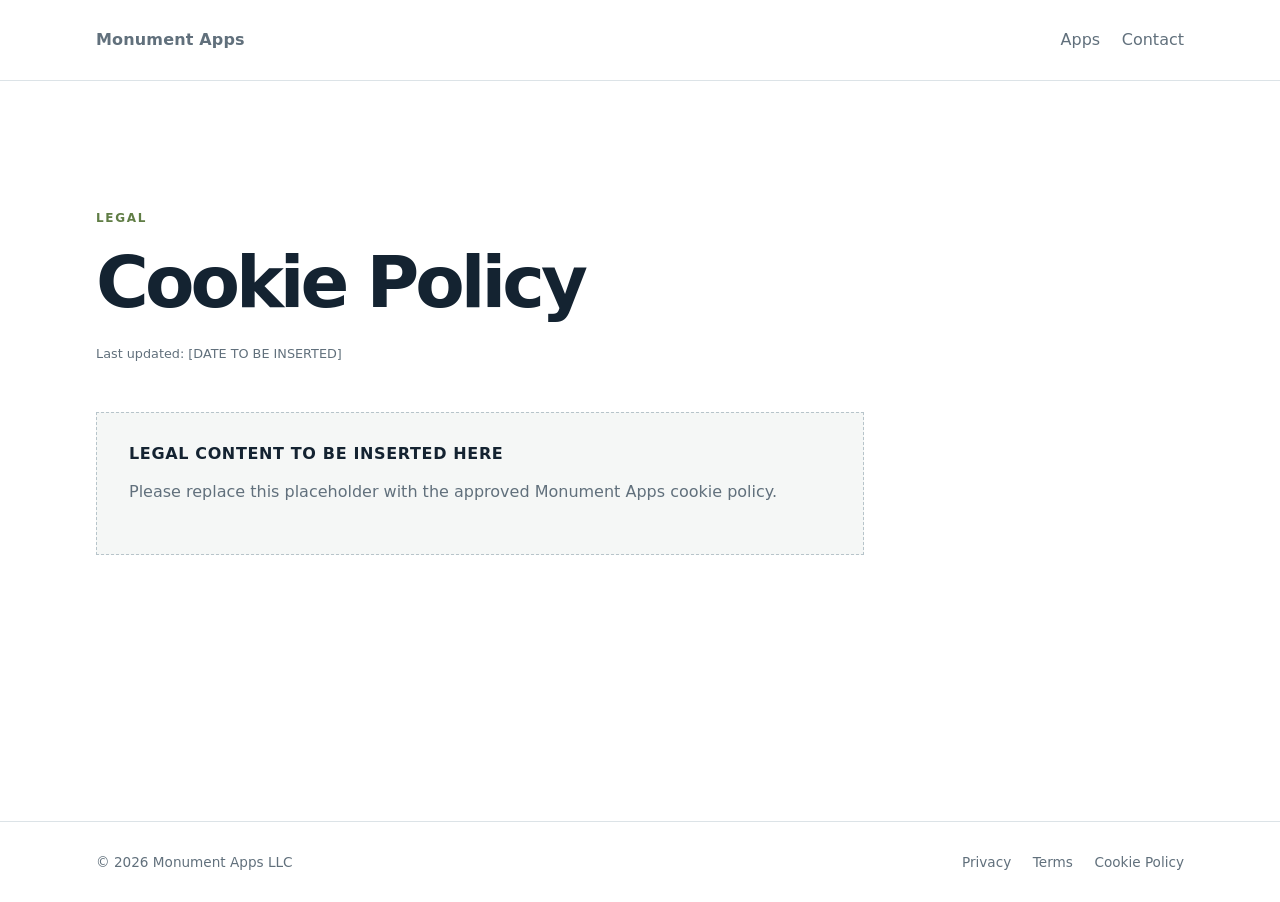
==== cookies/index.html @ da5d8cca "Create Monument Apps public website" ====
<!doctype html><html lang="en"><head><meta charset="utf-8"><meta name="viewport" content="width=device-width, initial-scale=1"><title>Cookie Policy — Monument Apps</title><link rel="icon" href="../assets/favicon.svg" type="image/svg+xml"><link rel="stylesheet" href="../assets/styles.css"></head><body><header class="site-header"><div class="container header-inner"><a class="brand" href="../"><img src="../assets/monument-apps-logo.png" alt="" onerror="this.hidden=true"><span>Monument Apps</span></a><nav aria-label="Primary navigation"><a href="../#apps">Apps</a><a href="../#contact">Contact</a></nav></div></header><main><section class="legal container"><p class="eyebrow">Legal</p><h1>Cookie Policy</h1><p class="updated">Last updated: [DATE TO BE INSERTED]</p><div class="placeholder"><h2>LEGAL CONTENT TO BE INSERTED HERE</h2><p>Please replace this placeholder with the approved Monument Apps cookie policy.</p></div></section></main><footer class="site-footer"><div class="container footer-inner"><span>© 2026 Monument Apps LLC</span><nav aria-label="Legal navigation"><a href="../privacy/">Privacy</a><a href="../terms/">Terms</a><a href="../cookies/">Cookie Policy</a></nav></div></footer></body></html>
---- assets/styles.css ----
:root{color-scheme:light;--ink:#142331;--muted:#61707c;--line:#dce3e7;--accent:#607d45;--wash:#f5f7f6}*{box-sizing:border-box}html{scroll-behavior:smooth}body{margin:0;color:var(--ink);font:16px/1.65 system-ui,-apple-system,BlinkMacSystemFont,"Segoe UI",sans-serif;background:#fff}.container{width:min(100% - 3rem,68rem);margin-inline:auto}.site-header{border-bottom:1px solid var(--line);background:#fff}.header-inner,.footer-inner{min-height:5rem;display:flex;align-items:center;justify-content:space-between;gap:2rem}.brand{display:inline-flex;align-items:center;gap:.7rem;color:var(--ink);font-weight:700;letter-spacing:.01em;text-decoration:none}.brand img{width:2rem;height:2rem;border-radius:50%;object-fit:cover}.brand img[hidden]{display:none}.header-inner nav,.footer-inner nav{display:flex;gap:1.35rem}.header-inner a,.footer-inner a{color:var(--muted);text-decoration:none}.header-inner a:hover,.footer-inner a:hover,.email:hover{color:var(--ink)}.hero{padding-block:clamp(5rem,13vw,10rem) clamp(4rem,9vw,7rem);max-width:68rem}.eyebrow{margin:0 0 1rem;color:var(--accent);font-size:.75rem;font-weight:700;letter-spacing:.14em;text-transform:uppercase}.hero h1,.legal h1{max-width:45rem;margin:0 0 1.5rem;font-size:clamp(2.8rem,7vw,5.3rem);line-height:1.03;letter-spacing:-.055em;font-weight:700}.lede{max-width:38rem;margin:0;color:var(--muted);font-size:clamp(1.1rem,2vw,1.3rem)}.section{padding-block:5rem;border-top:1px solid var(--line)}.section-heading{margin-bottom:2rem}.section h2,.legal h2{margin:0;font-size:clamp(1.7rem,3vw,2.35rem);line-height:1.15;letter-spacing:-.035em}.app-grid{display:grid;grid-template-columns:repeat(auto-fit,minmax(16rem,1fr));gap:1rem}.app-card{min-height:14rem;padding:1.6rem;display:flex;flex-direction:column;justify-content:space-between;border:1px solid var(--line);background:var(--wash)}.app-kicker,.updated{margin:0 0 .75rem;color:var(--muted);font-size:.8rem}.app-card h3{margin:0 0 .5rem;font-size:1.65rem}.app-card p{margin:0;color:var(--muted)}.app-meta{display:flex;align-items:center;justify-content:space-between;gap:1rem;margin-top:2rem}.status{padding:.25rem .55rem;border:1px solid #b9c9aa;color:var(--accent);font-size:.75rem;font-weight:700}.app-link{color:var(--muted);font-size:.8rem}.contact{padding-bottom:7rem}.email{color:var(--ink);font-size:1.25rem;font-weight:600}.site-footer{border-top:1px solid var(--line);color:var(--muted);font-size:.85rem}.legal{padding-block:clamp(4rem,10vw,8rem);min-height:calc(100vh - 10rem)}.legal h1{font-size:clamp(2.5rem,6vw,4.5rem)}.updated{margin-bottom:3rem}.placeholder{max-width:48rem;padding:2rem;border:1px dashed #b7c4ca;background:var(--wash)}.placeholder h2{font-size:1rem;letter-spacing:.04em}.placeholder p{color:var(--muted)}
@media(max-width:600px){.container{width:min(100% - 2rem,68rem)}.header-inner{min-height:4.5rem}.header-inner nav{gap:.8rem}.footer-inner{align-items:flex-start;flex-direction:column;padding-block:1.5rem;gap:.75rem}.app-meta{align-items:flex-start;flex-direction:column}.app-link{font-size:.75rem}}
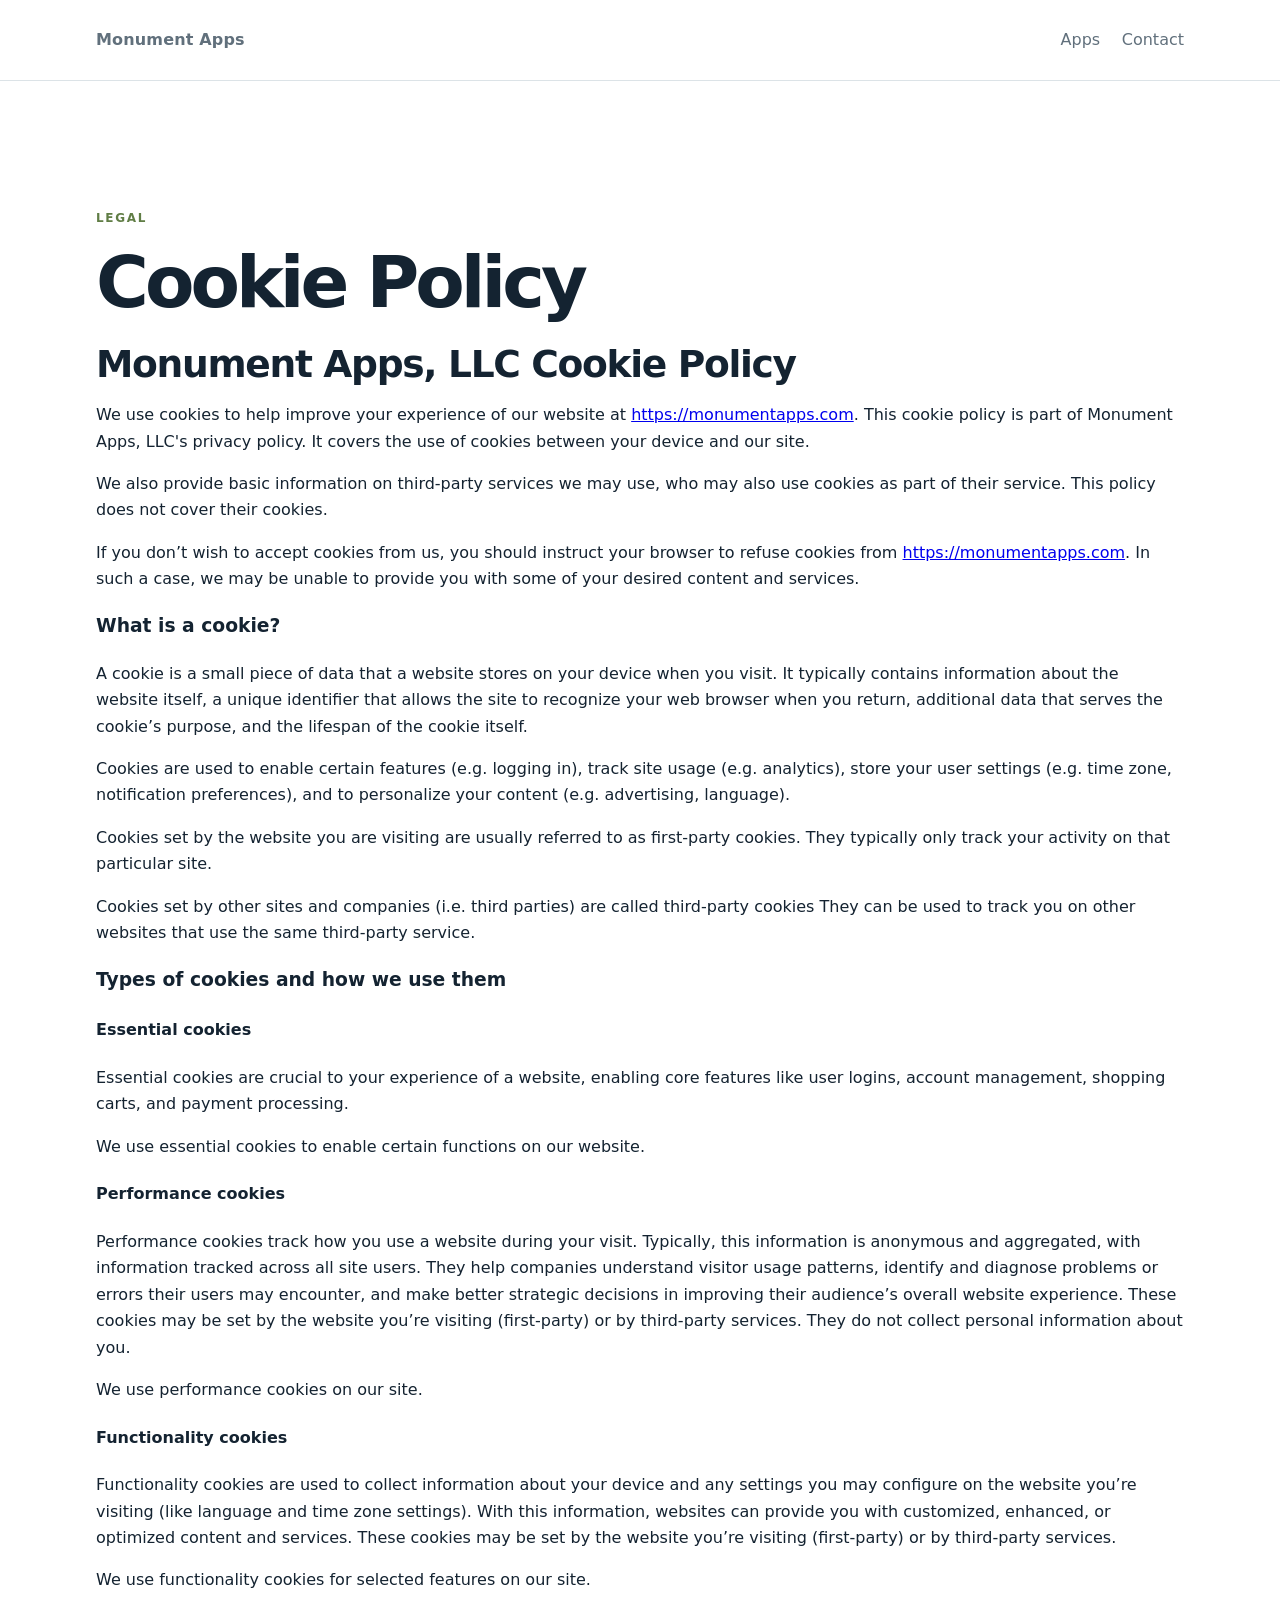
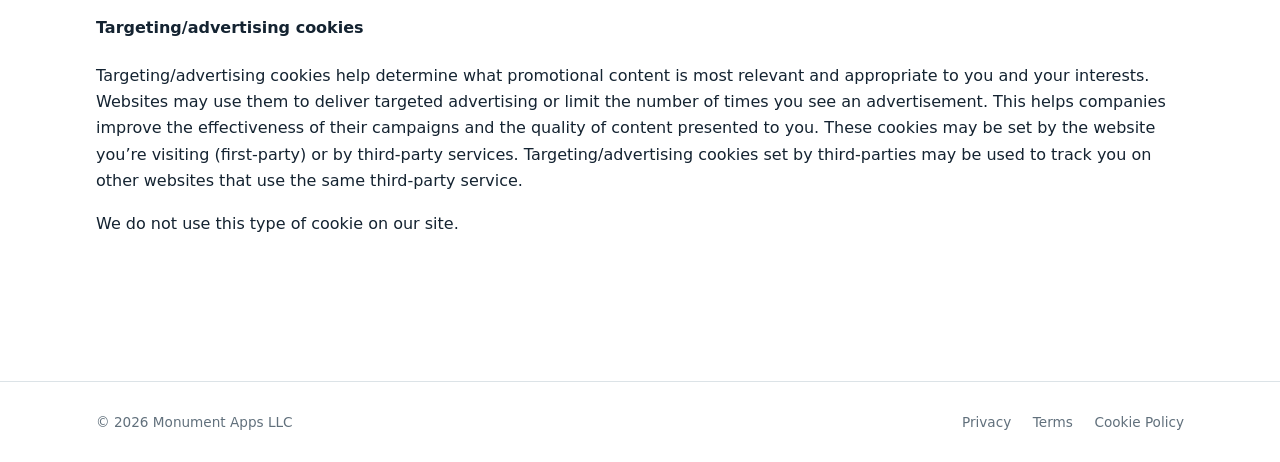
==== commit 8c450d8a: "Add Monument Apps legal policies" ====
--- a/cookies/index.html
+++ b/cookies/index.html
@@ -1 +1,103 @@
-<!doctype html><html lang="en"><head><meta charset="utf-8"><meta name="viewport" content="width=device-width, initial-scale=1"><title>Cookie Policy — Monument Apps</title><link rel="icon" href="../assets/favicon.svg" type="image/svg+xml"><link rel="stylesheet" href="../assets/styles.css"></head><body><header class="site-header"><div class="container header-inner"><a class="brand" href="../"><img src="../assets/monument-apps-logo.png" alt="" onerror="this.hidden=true"><span>Monument Apps</span></a><nav aria-label="Primary navigation"><a href="../#apps">Apps</a><a href="../#contact">Contact</a></nav></div></header><main><section class="legal container"><p class="eyebrow">Legal</p><h1>Cookie Policy</h1><p class="updated">Last updated: [DATE TO BE INSERTED]</p><div class="placeholder"><h2>LEGAL CONTENT TO BE INSERTED HERE</h2><p>Please replace this placeholder with the approved Monument Apps cookie policy.</p></div></section></main><footer class="site-footer"><div class="container footer-inner"><span>© 2026 Monument Apps LLC</span><nav aria-label="Legal navigation"><a href="../privacy/">Privacy</a><a href="../terms/">Terms</a><a href="../cookies/">Cookie Policy</a></nav></div></footer></body></html>
+<!doctype html>
+<html lang="en">
+<head>
+  <meta charset="utf-8">
+  <meta name="viewport" content="width=device-width, initial-scale=1">
+  <title>Cookie Policy — Monument Apps</title>
+  <link rel="icon" href="../assets/favicon.svg" type="image/svg+xml">
+  <link rel="stylesheet" href="../assets/styles.css">
+</head>
+<body>
+  <header class="site-header"><div class="container header-inner">
+    <a class="brand" href="../"><img src="../assets/monument-apps-logo.png" alt="" onerror="this.hidden=true"><span>Monument Apps</span></a>
+    <nav aria-label="Primary navigation"><a href="../#apps">Apps</a><a href="../#contact">Contact</a></nav>
+  </div></header>
+  <main><section class="legal container">
+    <p class="eyebrow">Legal</p>
+    <h1>Cookie Policy</h1>
+    <h2>Monument Apps, LLC Cookie Policy</h2>
+
+
+<p>
+	We use cookies to help improve your experience of our website at <a href="https://monumentapps.com">https://monumentapps.com</a>. This cookie policy is part of Monument Apps, LLC&#039;s privacy policy. It covers the use of cookies between your device and our site.
+</p>
+
+<p>
+	We also provide basic information on third-party services we may use, who may also use cookies as part of their service. This policy does not cover their cookies.
+</p>
+
+<p>
+	If you don’t wish to accept cookies from us, you should instruct your browser to refuse cookies from <a href="https://monumentapps.com">https://monumentapps.com</a>. In such a case, we may be unable to provide you with some of your desired content and services.
+</p>
+
+<h3>What is a cookie?</h3>
+
+<p>
+	A cookie is a small piece of data that a website stores on your device when you visit. It typically contains information about the website itself, a unique identifier that allows the site to recognize your web browser when you return, additional data that serves the cookie’s purpose, and the lifespan of the cookie itself.
+</p>
+
+<p>
+	Cookies are used to enable certain features (e.g. logging in), track site usage (e.g. analytics), store your user settings (e.g. time zone, notification preferences), and to personalize your content (e.g. advertising, language).
+</p>
+
+<p>
+	Cookies set by the website you are visiting are usually referred to as first-party cookies. They typically only track your activity on that particular site.
+</p>
+
+<p>
+	Cookies set by other sites and companies (i.e. third parties) are called third-party cookies They can be used to track you on other websites that use the same third-party service.
+</p>
+
+<h3>Types of cookies and how we use them</h3>
+
+<h4>Essential cookies</h4>
+
+<p>
+	Essential cookies are crucial to your experience of a website, enabling core features like user logins, account management, shopping carts, and payment processing.
+</p>
+
+
+	<p>
+		We use essential cookies to enable certain functions on our website.
+	</p>
+
+
+<h4>Performance cookies</h4>
+
+<p>
+	Performance cookies track how you use a website during your visit. Typically, this information is anonymous and aggregated, with information tracked across all site users. They help companies understand visitor usage patterns, identify and diagnose problems or errors their users may encounter, and make better strategic decisions in improving their audience’s overall website experience. These cookies may be set by the website you’re visiting (first-party) or by third-party services. They do not collect personal information about you.
+</p>
+
+
+<p>
+	We use performance cookies on our site.
+</p>
+
+
+<h4>Functionality cookies</h4>
+
+<p>
+	Functionality cookies are used to collect information about your device and any settings you may configure on the website you’re visiting (like language and time zone settings). With this information, websites can provide you with customized, enhanced, or optimized content and services. These cookies may be set by the website you’re visiting (first-party) or by third-party services.
+</p>
+
+
+	<p>
+		We use functionality cookies for selected features on our site.
+	</p>
+
+
+<h4>Targeting/advertising cookies</h4>
+
+<p>
+	Targeting/advertising cookies help determine what promotional content is most relevant and appropriate to you and your interests. Websites may use them to deliver targeted advertising or limit the number of times you see an advertisement. This helps companies improve the effectiveness of their campaigns and the quality of content presented to you. These cookies may be set by the website you’re visiting (first-party) or by third-party services. Targeting/advertising cookies set by third-parties may be used to track you on other websites that use the same third-party service.
+</p>
+
+
+	<p>
+		We do not use this type of cookie on our site.
+	</p>
+  </section></main>
+  <footer class="site-footer"><div class="container footer-inner"><span>© 2026 Monument Apps LLC</span><nav aria-label="Legal navigation"><a href="../privacy/">Privacy</a><a href="../terms/">Terms</a><a href="../cookies/">Cookie Policy</a></nav></div></footer>
+</body>
+</html>
+
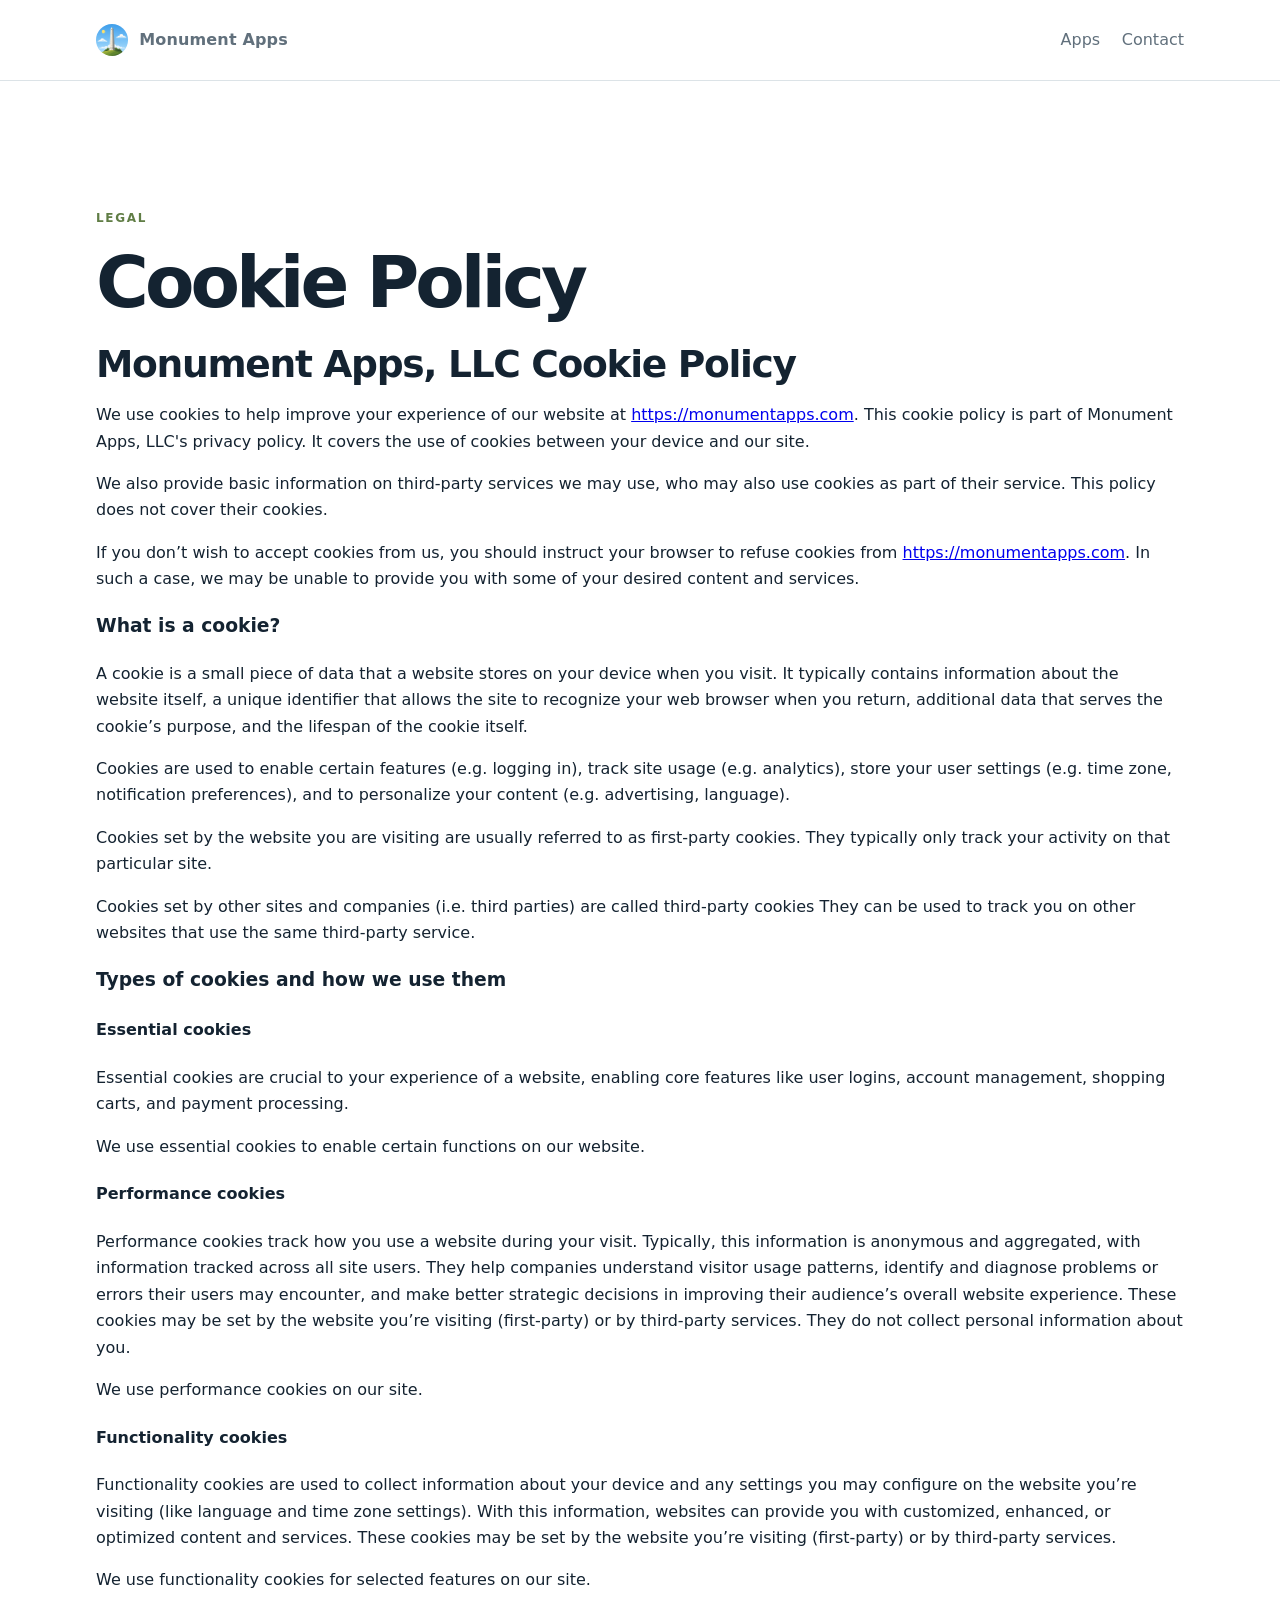
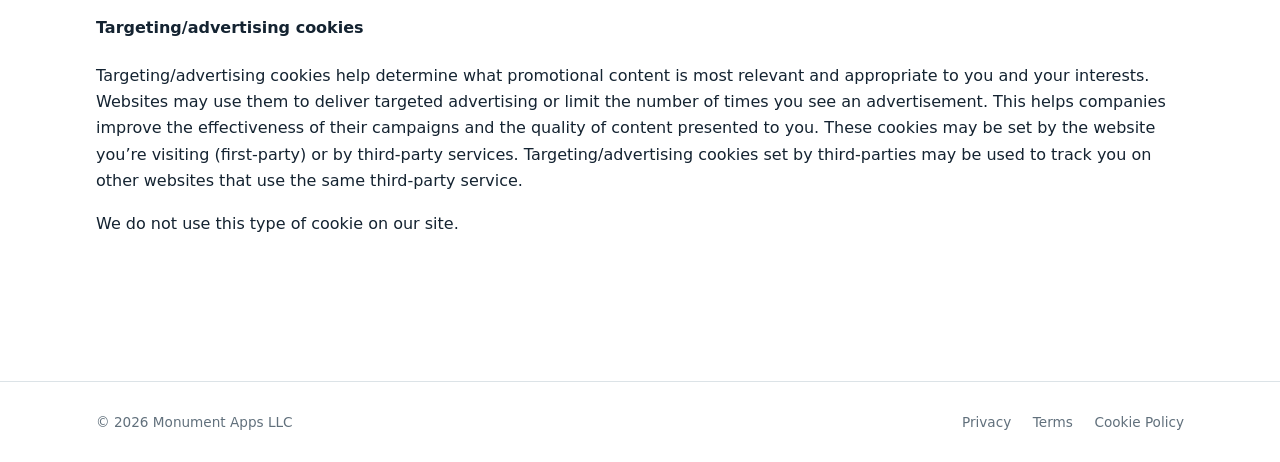
==== commit 82366cef: "Add Monument Apps logo and favicon" ====
--- a/cookies/index.html
+++ b/cookies/index.html
@@ -4,7 +4,7 @@
   <meta charset="utf-8">
   <meta name="viewport" content="width=device-width, initial-scale=1">
   <title>Cookie Policy — Monument Apps</title>
-  <link rel="icon" href="../assets/favicon.svg" type="image/svg+xml">
+  <link rel="icon" href="../assets/favicon.png" type="image/svg+xml">
   <link rel="stylesheet" href="../assets/styles.css">
 </head>
 <body>
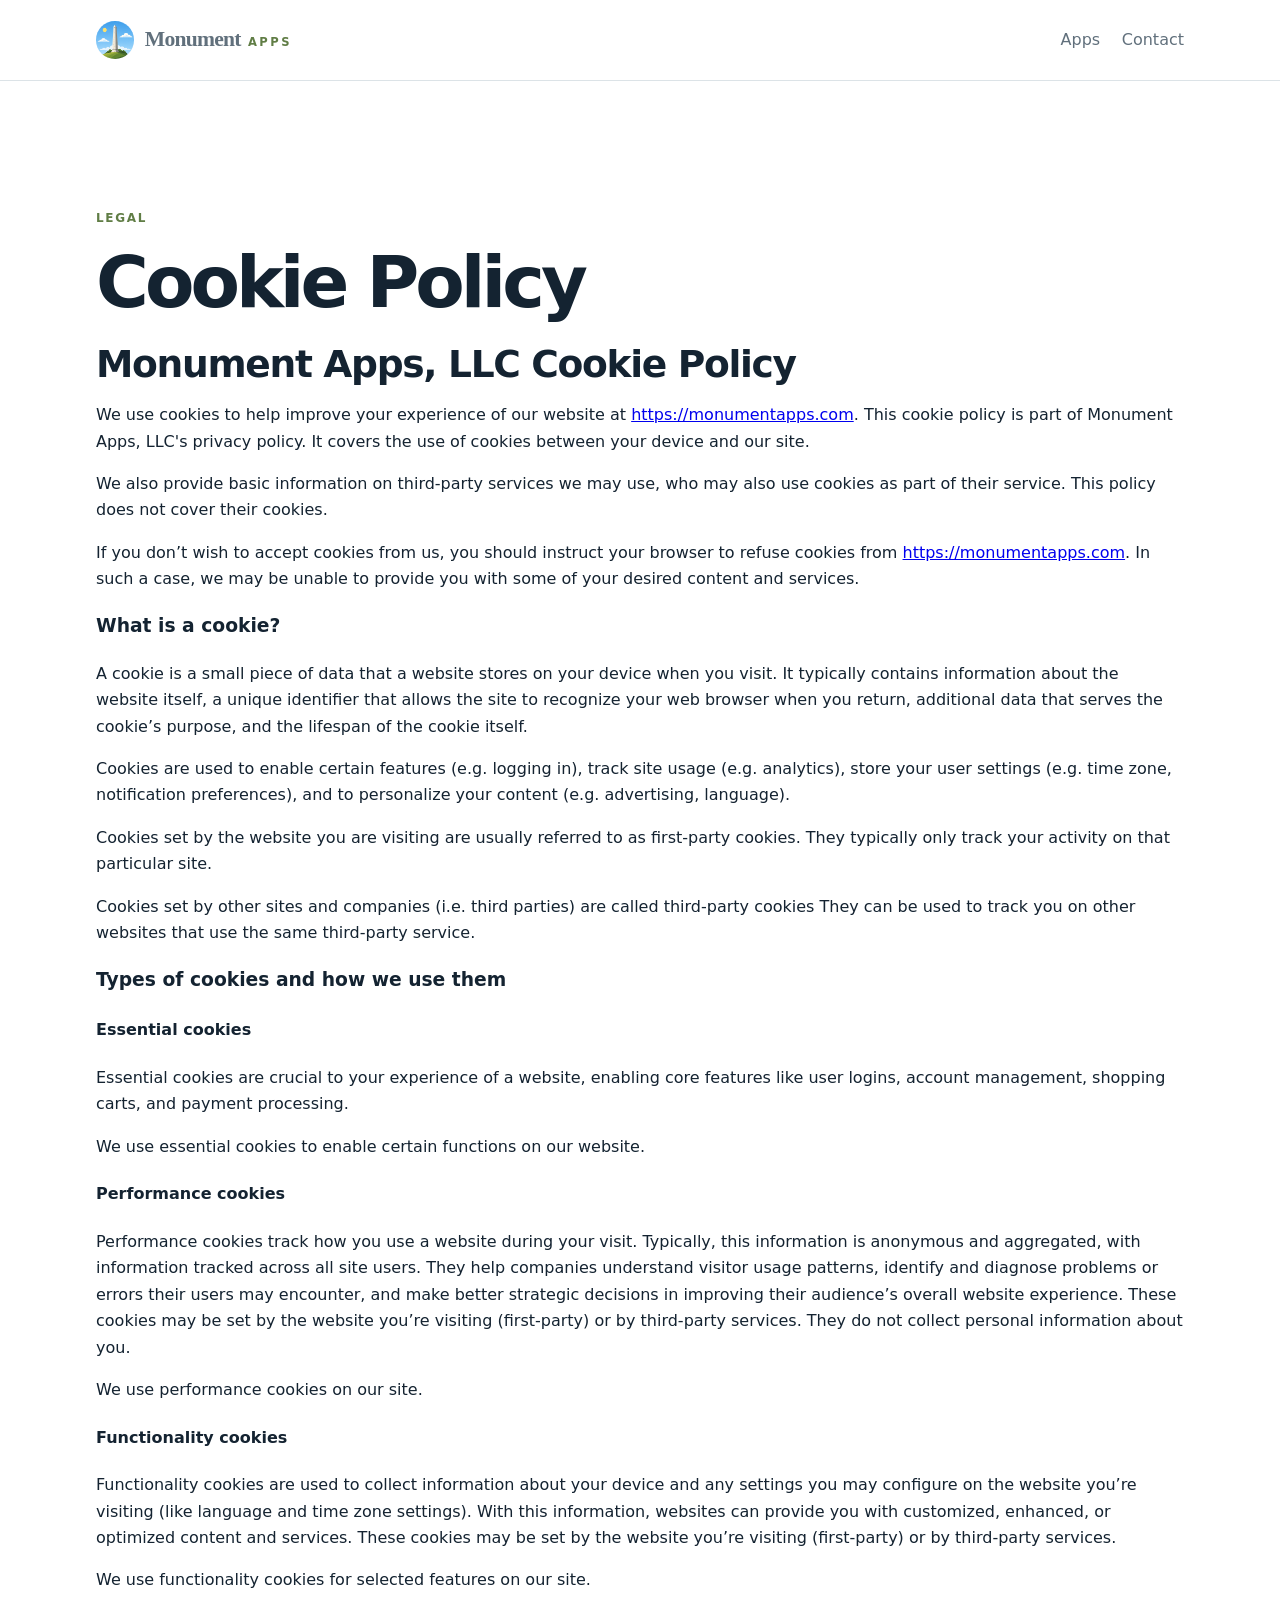
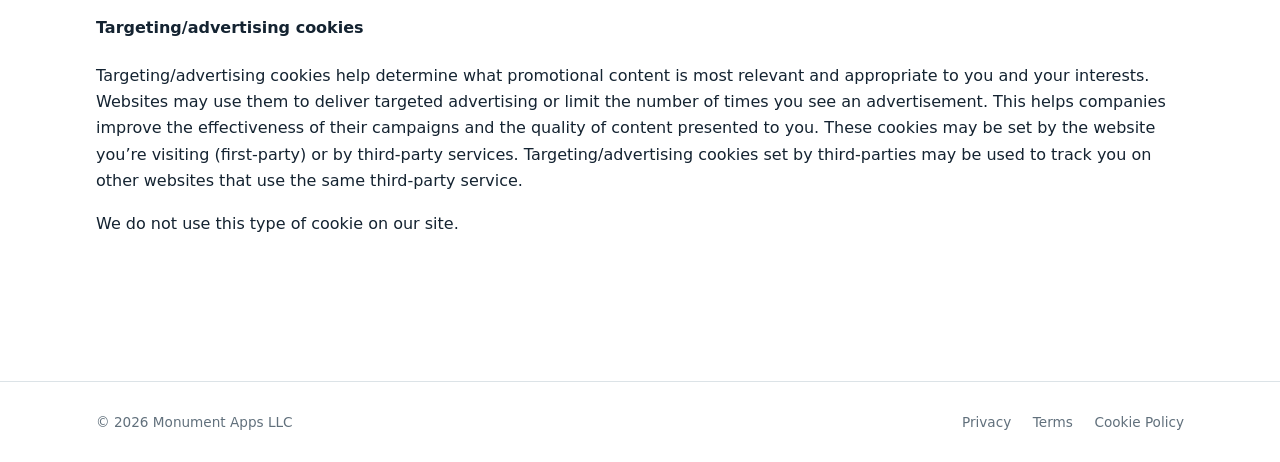
==== commit bba2e3cf: "Refresh Monument Apps visual identity" ====
--- a/cookies/index.html
+++ b/cookies/index.html
@@ -9,7 +9,7 @@
 </head>
 <body>
   <header class="site-header"><div class="container header-inner">
-    <a class="brand" href="../"><img src="../assets/monument-apps-logo.png" alt="" onerror="this.hidden=true"><span>Monument Apps</span></a>
+    <a class="brand" href="../"><img src="../assets/monument-apps-logo.png" alt="" onerror="this.hidden=true"><span class="wordmark"><strong>Monument</strong><small>Apps</small></span></a>
     <nav aria-label="Primary navigation"><a href="../#apps">Apps</a><a href="../#contact">Contact</a></nav>
   </div></header>
   <main><section class="legal container">
@@ -100,4 +100,3 @@
   <footer class="site-footer"><div class="container footer-inner"><span>© 2026 Monument Apps LLC</span><nav aria-label="Legal navigation"><a href="../privacy/">Privacy</a><a href="../terms/">Terms</a><a href="../cookies/">Cookie Policy</a></nav></div></footer>
 </body>
 </html>
-
--- a/assets/styles.css
+++ b/assets/styles.css
@@ -1,2 +1,5 @@
 :root{color-scheme:light;--ink:#142331;--muted:#61707c;--line:#dce3e7;--accent:#607d45;--wash:#f5f7f6}*{box-sizing:border-box}html{scroll-behavior:smooth}body{margin:0;color:var(--ink);font:16px/1.65 system-ui,-apple-system,BlinkMacSystemFont,"Segoe UI",sans-serif;background:#fff}.container{width:min(100% - 3rem,68rem);margin-inline:auto}.site-header{border-bottom:1px solid var(--line);background:#fff}.header-inner,.footer-inner{min-height:5rem;display:flex;align-items:center;justify-content:space-between;gap:2rem}.brand{display:inline-flex;align-items:center;gap:.7rem;color:var(--ink);font-weight:700;letter-spacing:.01em;text-decoration:none}.brand img{width:2rem;height:2rem;border-radius:50%;object-fit:cover}.brand img[hidden]{display:none}.header-inner nav,.footer-inner nav{display:flex;gap:1.35rem}.header-inner a,.footer-inner a{color:var(--muted);text-decoration:none}.header-inner a:hover,.footer-inner a:hover,.email:hover{color:var(--ink)}.hero{padding-block:clamp(5rem,13vw,10rem) clamp(4rem,9vw,7rem);max-width:68rem}.eyebrow{margin:0 0 1rem;color:var(--accent);font-size:.75rem;font-weight:700;letter-spacing:.14em;text-transform:uppercase}.hero h1,.legal h1{max-width:45rem;margin:0 0 1.5rem;font-size:clamp(2.8rem,7vw,5.3rem);line-height:1.03;letter-spacing:-.055em;font-weight:700}.lede{max-width:38rem;margin:0;color:var(--muted);font-size:clamp(1.1rem,2vw,1.3rem)}.section{padding-block:5rem;border-top:1px solid var(--line)}.section-heading{margin-bottom:2rem}.section h2,.legal h2{margin:0;font-size:clamp(1.7rem,3vw,2.35rem);line-height:1.15;letter-spacing:-.035em}.app-grid{display:grid;grid-template-columns:repeat(auto-fit,minmax(16rem,1fr));gap:1rem}.app-card{min-height:14rem;padding:1.6rem;display:flex;flex-direction:column;justify-content:space-between;border:1px solid var(--line);background:var(--wash)}.app-kicker,.updated{margin:0 0 .75rem;color:var(--muted);font-size:.8rem}.app-card h3{margin:0 0 .5rem;font-size:1.65rem}.app-card p{margin:0;color:var(--muted)}.app-meta{display:flex;align-items:center;justify-content:space-between;gap:1rem;margin-top:2rem}.status{padding:.25rem .55rem;border:1px solid #b9c9aa;color:var(--accent);font-size:.75rem;font-weight:700}.app-link{color:var(--muted);font-size:.8rem}.contact{padding-bottom:7rem}.email{color:var(--ink);font-size:1.25rem;font-weight:600}.site-footer{border-top:1px solid var(--line);color:var(--muted);font-size:.85rem}.legal{padding-block:clamp(4rem,10vw,8rem);min-height:calc(100vh - 10rem)}.legal h1{font-size:clamp(2.5rem,6vw,4.5rem)}.updated{margin-bottom:3rem}.placeholder{max-width:48rem;padding:2rem;border:1px dashed #b7c4ca;background:var(--wash)}.placeholder h2{font-size:1rem;letter-spacing:.04em}.placeholder p{color:var(--muted)}
 @media(max-width:600px){.container{width:min(100% - 2rem,68rem)}.header-inner{min-height:4.5rem}.header-inner nav{gap:.8rem}.footer-inner{align-items:flex-start;flex-direction:column;padding-block:1.5rem;gap:.75rem}.app-meta{align-items:flex-start;flex-direction:column}.app-link{font-size:.75rem}}
+.wordmark{display:flex;align-items:baseline;gap:.45rem;line-height:1}.wordmark strong{font-family:Georgia,"Times New Roman",serif;font-size:1.35rem;letter-spacing:-.035em}.wordmark small{color:var(--accent);font-size:.72rem;font-weight:800;letter-spacing:.22em;text-transform:uppercase}.brand img{width:2.35rem;height:2.35rem}
+.hero{position:relative;min-height:31rem;display:flex;align-items:center;overflow:hidden;isolation:isolate}.hero:before{content:"";position:absolute;z-index:-2;inset:1.5rem 0;background:linear-gradient(135deg,#d9ecf8 0%,#b5d8ed 58%,#eaf2e8 100%);border-radius:1.5rem}.hero-copy{position:relative;z-index:2;max-width:39rem;padding-left:clamp(1.5rem,6vw,5rem)}.hero-art{position:absolute;z-index:1;inset:1.5rem 0;overflow:hidden;border-radius:1.5rem;opacity:.95}.sun{position:absolute;top:15%;left:57%;width:4.2rem;height:4.2rem;border-radius:50%;background:#f7c957}.cloud{position:absolute;width:8rem;height:2rem;border-radius:50%;background:#fff;opacity:.8}.cloud:before,.cloud:after{content:"";position:absolute;bottom:0;border-radius:50% 50% 0 0;background:inherit}.cloud:before{left:1rem;width:3rem;height:2.3rem}.cloud:after{right:1rem;width:3.8rem;height:2.8rem}.cloud-one{top:27%;left:7%}.cloud-two{top:19%;right:7%;transform:scale(.8)}.monument{position:absolute;bottom:14%;left:64%;width:3.2rem;height:14rem;background:#f8f5e9;clip-path:polygon(50% 0,72% 8%,100% 100%,0 100%,28% 8%);box-shadow:1.2rem 0 0 #d9d8d0}.hill{position:absolute;bottom:-22%;width:75%;height:42%;border-radius:50% 50% 0 0;transform:rotate(-7deg)}.hill-back{left:-9%;background:#7a9d50}.hill-front{right:-14%;bottom:-29%;background:#577c3d;transform:rotate(7deg)}.app-card{transition:transform .2s ease,box-shadow .2s ease}.app-card:hover{transform:translateY(-.3rem);box-shadow:0 .8rem 1.8rem rgba(20,35,49,.08)}
+@media(max-width:600px){.hero{min-height:34rem;padding-top:8rem}.hero-copy{padding-left:1.5rem;padding-right:1.5rem}.hero-art{inset:1rem 0}.monument{left:67%;transform:scale(.8);transform-origin:bottom}.sun{left:61%}}
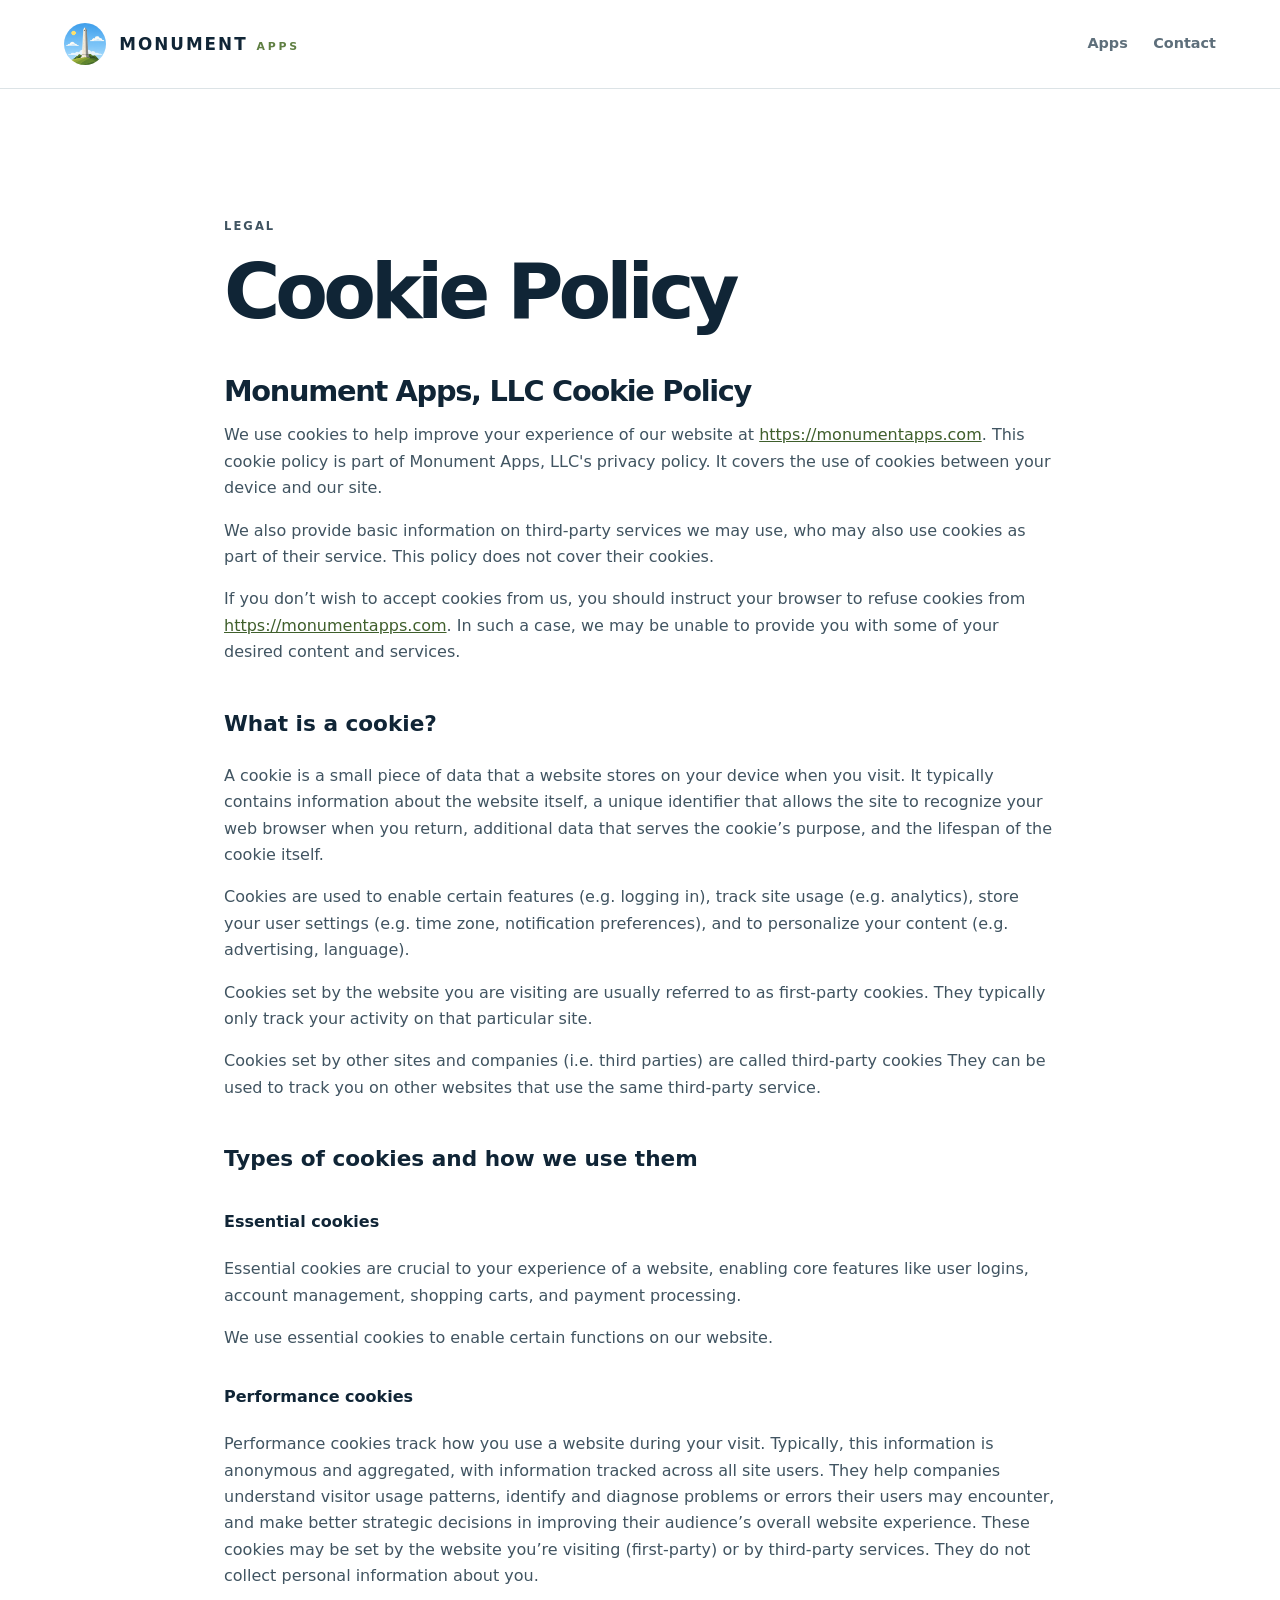
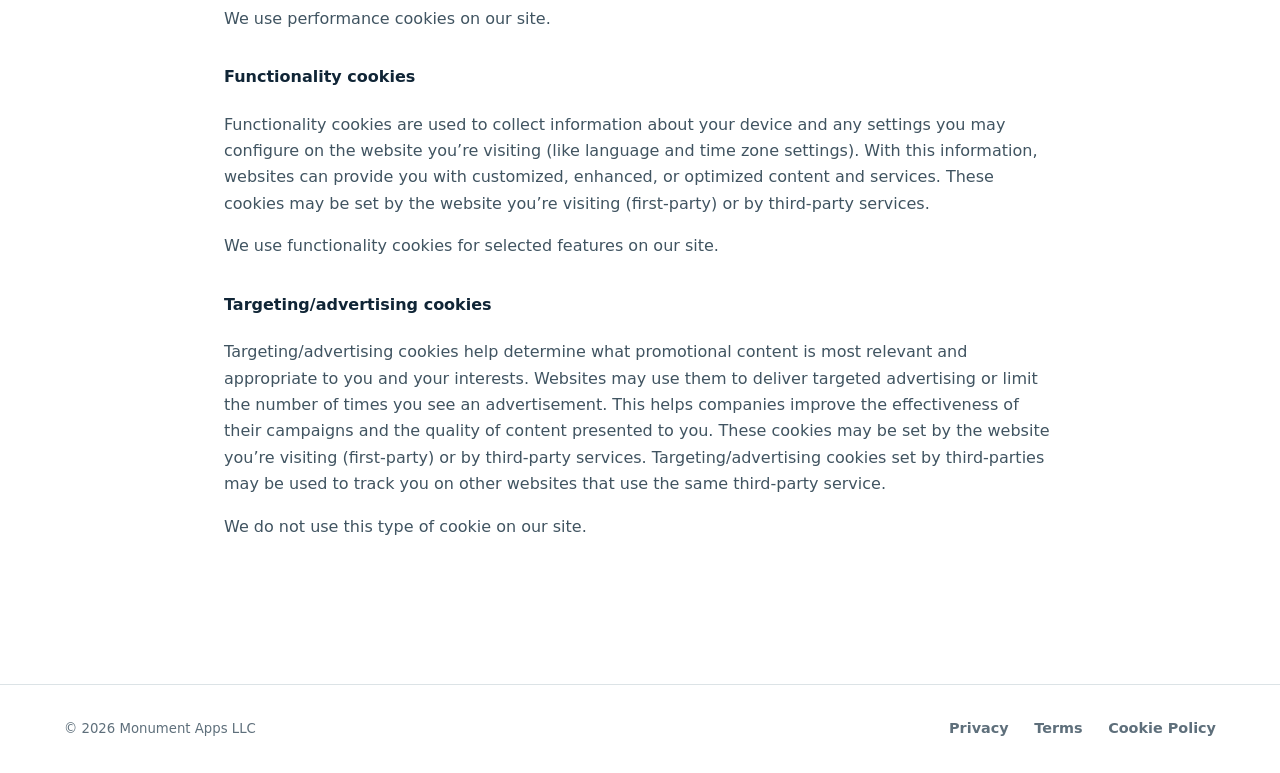
==== commit b9e12b5a: "Polish Monument Apps publisher site" ====
--- a/cookies/index.html
+++ b/cookies/index.html
@@ -4,7 +4,7 @@
   <meta charset="utf-8">
   <meta name="viewport" content="width=device-width, initial-scale=1">
   <title>Cookie Policy — Monument Apps</title>
-  <link rel="icon" href="../assets/favicon.png" type="image/svg+xml">
+  <link rel="icon" href="../assets/favicon.png" type="image/png">
   <link rel="stylesheet" href="../assets/styles.css">
 </head>
 <body>
--- a/assets/styles.css
+++ b/assets/styles.css
@@ -1,5 +1,378 @@
-:root{color-scheme:light;--ink:#142331;--muted:#61707c;--line:#dce3e7;--accent:#607d45;--wash:#f5f7f6}*{box-sizing:border-box}html{scroll-behavior:smooth}body{margin:0;color:var(--ink);font:16px/1.65 system-ui,-apple-system,BlinkMacSystemFont,"Segoe UI",sans-serif;background:#fff}.container{width:min(100% - 3rem,68rem);margin-inline:auto}.site-header{border-bottom:1px solid var(--line);background:#fff}.header-inner,.footer-inner{min-height:5rem;display:flex;align-items:center;justify-content:space-between;gap:2rem}.brand{display:inline-flex;align-items:center;gap:.7rem;color:var(--ink);font-weight:700;letter-spacing:.01em;text-decoration:none}.brand img{width:2rem;height:2rem;border-radius:50%;object-fit:cover}.brand img[hidden]{display:none}.header-inner nav,.footer-inner nav{display:flex;gap:1.35rem}.header-inner a,.footer-inner a{color:var(--muted);text-decoration:none}.header-inner a:hover,.footer-inner a:hover,.email:hover{color:var(--ink)}.hero{padding-block:clamp(5rem,13vw,10rem) clamp(4rem,9vw,7rem);max-width:68rem}.eyebrow{margin:0 0 1rem;color:var(--accent);font-size:.75rem;font-weight:700;letter-spacing:.14em;text-transform:uppercase}.hero h1,.legal h1{max-width:45rem;margin:0 0 1.5rem;font-size:clamp(2.8rem,7vw,5.3rem);line-height:1.03;letter-spacing:-.055em;font-weight:700}.lede{max-width:38rem;margin:0;color:var(--muted);font-size:clamp(1.1rem,2vw,1.3rem)}.section{padding-block:5rem;border-top:1px solid var(--line)}.section-heading{margin-bottom:2rem}.section h2,.legal h2{margin:0;font-size:clamp(1.7rem,3vw,2.35rem);line-height:1.15;letter-spacing:-.035em}.app-grid{display:grid;grid-template-columns:repeat(auto-fit,minmax(16rem,1fr));gap:1rem}.app-card{min-height:14rem;padding:1.6rem;display:flex;flex-direction:column;justify-content:space-between;border:1px solid var(--line);background:var(--wash)}.app-kicker,.updated{margin:0 0 .75rem;color:var(--muted);font-size:.8rem}.app-card h3{margin:0 0 .5rem;font-size:1.65rem}.app-card p{margin:0;color:var(--muted)}.app-meta{display:flex;align-items:center;justify-content:space-between;gap:1rem;margin-top:2rem}.status{padding:.25rem .55rem;border:1px solid #b9c9aa;color:var(--accent);font-size:.75rem;font-weight:700}.app-link{color:var(--muted);font-size:.8rem}.contact{padding-bottom:7rem}.email{color:var(--ink);font-size:1.25rem;font-weight:600}.site-footer{border-top:1px solid var(--line);color:var(--muted);font-size:.85rem}.legal{padding-block:clamp(4rem,10vw,8rem);min-height:calc(100vh - 10rem)}.legal h1{font-size:clamp(2.5rem,6vw,4.5rem)}.updated{margin-bottom:3rem}.placeholder{max-width:48rem;padding:2rem;border:1px dashed #b7c4ca;background:var(--wash)}.placeholder h2{font-size:1rem;letter-spacing:.04em}.placeholder p{color:var(--muted)}
-@media(max-width:600px){.container{width:min(100% - 2rem,68rem)}.header-inner{min-height:4.5rem}.header-inner nav{gap:.8rem}.footer-inner{align-items:flex-start;flex-direction:column;padding-block:1.5rem;gap:.75rem}.app-meta{align-items:flex-start;flex-direction:column}.app-link{font-size:.75rem}}
-.wordmark{display:flex;align-items:baseline;gap:.45rem;line-height:1}.wordmark strong{font-family:Georgia,"Times New Roman",serif;font-size:1.35rem;letter-spacing:-.035em}.wordmark small{color:var(--accent);font-size:.72rem;font-weight:800;letter-spacing:.22em;text-transform:uppercase}.brand img{width:2.35rem;height:2.35rem}
-.hero{position:relative;min-height:31rem;display:flex;align-items:center;overflow:hidden;isolation:isolate}.hero:before{content:"";position:absolute;z-index:-2;inset:1.5rem 0;background:linear-gradient(135deg,#d9ecf8 0%,#b5d8ed 58%,#eaf2e8 100%);border-radius:1.5rem}.hero-copy{position:relative;z-index:2;max-width:39rem;padding-left:clamp(1.5rem,6vw,5rem)}.hero-art{position:absolute;z-index:1;inset:1.5rem 0;overflow:hidden;border-radius:1.5rem;opacity:.95}.sun{position:absolute;top:15%;left:57%;width:4.2rem;height:4.2rem;border-radius:50%;background:#f7c957}.cloud{position:absolute;width:8rem;height:2rem;border-radius:50%;background:#fff;opacity:.8}.cloud:before,.cloud:after{content:"";position:absolute;bottom:0;border-radius:50% 50% 0 0;background:inherit}.cloud:before{left:1rem;width:3rem;height:2.3rem}.cloud:after{right:1rem;width:3.8rem;height:2.8rem}.cloud-one{top:27%;left:7%}.cloud-two{top:19%;right:7%;transform:scale(.8)}.monument{position:absolute;bottom:14%;left:64%;width:3.2rem;height:14rem;background:#f8f5e9;clip-path:polygon(50% 0,72% 8%,100% 100%,0 100%,28% 8%);box-shadow:1.2rem 0 0 #d9d8d0}.hill{position:absolute;bottom:-22%;width:75%;height:42%;border-radius:50% 50% 0 0;transform:rotate(-7deg)}.hill-back{left:-9%;background:#7a9d50}.hill-front{right:-14%;bottom:-29%;background:#577c3d;transform:rotate(7deg)}.app-card{transition:transform .2s ease,box-shadow .2s ease}.app-card:hover{transform:translateY(-.3rem);box-shadow:0 .8rem 1.8rem rgba(20,35,49,.08)}
-@media(max-width:600px){.hero{min-height:34rem;padding-top:8rem}.hero-copy{padding-left:1.5rem;padding-right:1.5rem}.hero-art{inset:1rem 0}.monument{left:67%;transform:scale(.8);transform-origin:bottom}.sun{left:61%}}
+:root {
+  color-scheme: light;
+  --ink: #102536;
+  --muted: #5e6f7b;
+  --green: #5f7f42;
+  --green-dark: #3f5f2c;
+  --sky: #8fc4e8;
+  --cream: #f7f5ef;
+  --line: #dce3e6;
+  --white: #ffffff;
+}
+
+* { box-sizing: border-box; }
+
+html { scroll-behavior: smooth; }
+
+body {
+  margin: 0;
+  background: var(--white);
+  color: var(--ink);
+  font: 16px/1.65 system-ui, -apple-system, BlinkMacSystemFont, "Segoe UI", sans-serif;
+  -webkit-font-smoothing: antialiased;
+}
+
+a { color: inherit; }
+
+.container {
+  width: min(100% - 3rem, 72rem);
+  margin-inline: auto;
+}
+
+.site-header {
+  position: relative;
+  z-index: 10;
+  border-bottom: 1px solid var(--line);
+  background: rgba(255,255,255,.96);
+}
+
+.header-inner,
+.footer-inner {
+  min-height: 5.5rem;
+  display: flex;
+  align-items: center;
+  justify-content: space-between;
+  gap: 2rem;
+}
+
+.brand {
+  display: inline-flex;
+  align-items: center;
+  gap: .8rem;
+  color: var(--ink);
+  text-decoration: none;
+}
+
+.brand img {
+  width: 2.65rem;
+  height: 2.65rem;
+  border-radius: 50%;
+  object-fit: cover;
+}
+
+.brand img[hidden] { display: none; }
+
+.wordmark {
+  display: flex;
+  align-items: baseline;
+  gap: .55rem;
+  line-height: 1;
+}
+
+.wordmark strong {
+  font-size: 1.05rem;
+  font-weight: 800;
+  letter-spacing: .12em;
+  text-transform: uppercase;
+}
+
+.wordmark small {
+  color: var(--green);
+  font-size: .68rem;
+  font-weight: 800;
+  letter-spacing: .26em;
+  text-transform: uppercase;
+}
+
+.header-inner nav,
+.footer-inner nav {
+  display: flex;
+  gap: 1.6rem;
+}
+
+.header-inner nav a,
+.footer-inner nav a {
+  color: var(--muted);
+  font-size: .9rem;
+  font-weight: 600;
+  text-decoration: none;
+}
+
+.header-inner nav a:hover,
+.footer-inner nav a:hover,
+.email:hover { color: var(--ink); }
+
+.hero {
+  display: grid;
+  grid-template-columns: 1.08fr .92fr;
+  min-height: 38rem;
+  overflow: hidden;
+  background: var(--cream);
+}
+
+.hero-copy {
+  display: flex;
+  flex-direction: column;
+  align-items: flex-start;
+  justify-content: center;
+  padding: clamp(3rem, 7vw, 6.5rem);
+}
+
+.eyebrow {
+  margin: 0 0 1.25rem;
+  color: var(--green-dark);
+  font-size: .72rem;
+  font-weight: 800;
+  letter-spacing: .18em;
+  text-transform: uppercase;
+}
+
+.hero h1,
+.legal h1 {
+  max-width: 10ch;
+  margin: 0 0 1.5rem;
+  font-size: clamp(3.5rem, 7vw, 6.4rem);
+  font-weight: 750;
+  letter-spacing: -.065em;
+  line-height: .94;
+}
+
+.lede {
+  max-width: 33rem;
+  margin: 0;
+  color: var(--muted);
+  font-size: clamp(1.08rem, 2vw, 1.28rem);
+}
+
+.hero-link {
+  display: inline-flex;
+  align-items: center;
+  gap: .7rem;
+  margin-top: 2.25rem;
+  border-bottom: 1px solid var(--ink);
+  color: var(--ink);
+  font-size: .9rem;
+  font-weight: 750;
+  text-decoration: none;
+}
+
+.hero-link span {
+  color: var(--green);
+  transition: transform .2s ease;
+}
+
+.hero-link:hover span { transform: translateY(.2rem); }
+
+.hero-visual {
+  min-height: 38rem;
+  overflow: hidden;
+  background: var(--sky);
+}
+
+.hero-visual img {
+  width: 100%;
+  height: 100%;
+  display: block;
+  object-fit: cover;
+}
+
+.section {
+  padding-block: clamp(5rem, 9vw, 8rem);
+  border-top: 1px solid var(--line);
+}
+
+.section-heading { margin-bottom: 2.75rem; }
+
+.section h2,
+.legal h2 {
+  margin: 0;
+  font-size: clamp(2rem, 4vw, 3.2rem);
+  line-height: 1.05;
+  letter-spacing: -.045em;
+}
+
+.app-grid {
+  display: grid;
+  grid-template-columns: repeat(2, 1fr);
+  gap: 1.25rem;
+}
+
+.app-card {
+  min-height: 18rem;
+  padding: clamp(1.6rem, 4vw, 2.4rem);
+  display: flex;
+  flex-direction: column;
+  justify-content: space-between;
+  border: 1px solid var(--line);
+  background: var(--white);
+  transition: border-color .2s ease, transform .2s ease, box-shadow .2s ease;
+}
+
+.app-card:hover {
+  border-color: #b8c5ca;
+  transform: translateY(-.25rem);
+  box-shadow: 0 1.25rem 2.5rem rgba(16,37,54,.08);
+}
+
+.app-kicker,
+.updated {
+  margin: 0 0 .85rem;
+  color: var(--muted);
+  font-size: .76rem;
+  font-weight: 650;
+  letter-spacing: .08em;
+  text-transform: uppercase;
+}
+
+.app-card h3 {
+  margin: 0 0 .65rem;
+  font-size: 2rem;
+  letter-spacing: -.035em;
+}
+
+.app-card p {
+  max-width: 31rem;
+  margin: 0;
+  color: var(--muted);
+}
+
+.app-meta {
+  display: flex;
+  align-items: center;
+  justify-content: space-between;
+  gap: 1rem;
+  margin-top: 2rem;
+}
+
+.status {
+  padding: .3rem .65rem;
+  border: 1px solid #b7c9a8;
+  color: var(--green-dark);
+  font-size: .7rem;
+  font-weight: 800;
+  letter-spacing: .08em;
+  text-transform: uppercase;
+}
+
+.app-link {
+  color: var(--muted);
+  font-size: .8rem;
+}
+
+.contact {
+  display: grid;
+  grid-template-columns: 1fr 1fr;
+  align-items: end;
+  background: var(--ink);
+  color: var(--white);
+}
+
+.contact .eyebrow { color: #a9c892; }
+
+.contact h2 { font-size: clamp(2.5rem, 5vw, 4.5rem); }
+
+.contact p { margin: 0; }
+
+.email {
+  color: var(--white);
+  font-size: clamp(1.05rem, 2.4vw, 1.45rem);
+  font-weight: 650;
+}
+
+.site-footer {
+  border-top: 1px solid var(--line);
+  color: var(--muted);
+  font-size: .83rem;
+}
+
+.legal {
+  max-width: 52rem;
+  padding-block: clamp(4rem, 10vw, 8rem);
+  min-height: calc(100vh - 11rem);
+}
+
+.legal h1 {
+  max-width: none;
+  font-size: clamp(2.8rem, 6vw, 5rem);
+}
+
+.legal h2 {
+  margin-top: 3rem;
+  font-size: 1.8rem;
+}
+
+.legal h3 {
+  margin-top: 2.5rem;
+  font-size: 1.35rem;
+}
+
+.legal h4 {
+  margin-top: 2rem;
+  font-size: 1rem;
+}
+
+.legal p,
+.legal li { color: #405461; }
+
+.legal a { color: var(--green-dark); }
+
+.updated { margin-bottom: 3rem; }
+
+.placeholder {
+  max-width: 48rem;
+  padding: 2rem;
+  border: 1px dashed #b7c4ca;
+  background: var(--cream);
+}
+
+.placeholder h2 {
+  font-size: 1rem;
+  letter-spacing: .04em;
+}
+
+@media (max-width: 760px) {
+  .container { width: min(100% - 2rem, 72rem); }
+
+  .header-inner { min-height: 4.75rem; }
+
+  .wordmark strong { font-size: .9rem; }
+  .wordmark small { display: none; }
+
+  .header-inner nav { gap: .9rem; }
+
+  .hero {
+    width: 100%;
+    grid-template-columns: 1fr;
+  }
+
+  .hero-copy {
+    min-height: 31rem;
+    padding: 4rem 1.5rem;
+  }
+
+  .hero h1 { font-size: clamp(3.5rem, 18vw, 5rem); }
+
+  .hero-visual {
+    min-height: 24rem;
+    max-height: 30rem;
+  }
+
+  .app-grid,
+  .contact { grid-template-columns: 1fr; }
+
+  .app-card { min-height: 16rem; }
+
+  .contact { gap: 2rem; }
+
+  .footer-inner {
+    align-items: flex-start;
+    flex-direction: column;
+    padding-block: 1.5rem;
+    gap: .75rem;
+  }
+
+  .app-meta {
+    align-items: flex-start;
+    flex-direction: column;
+  }
+}
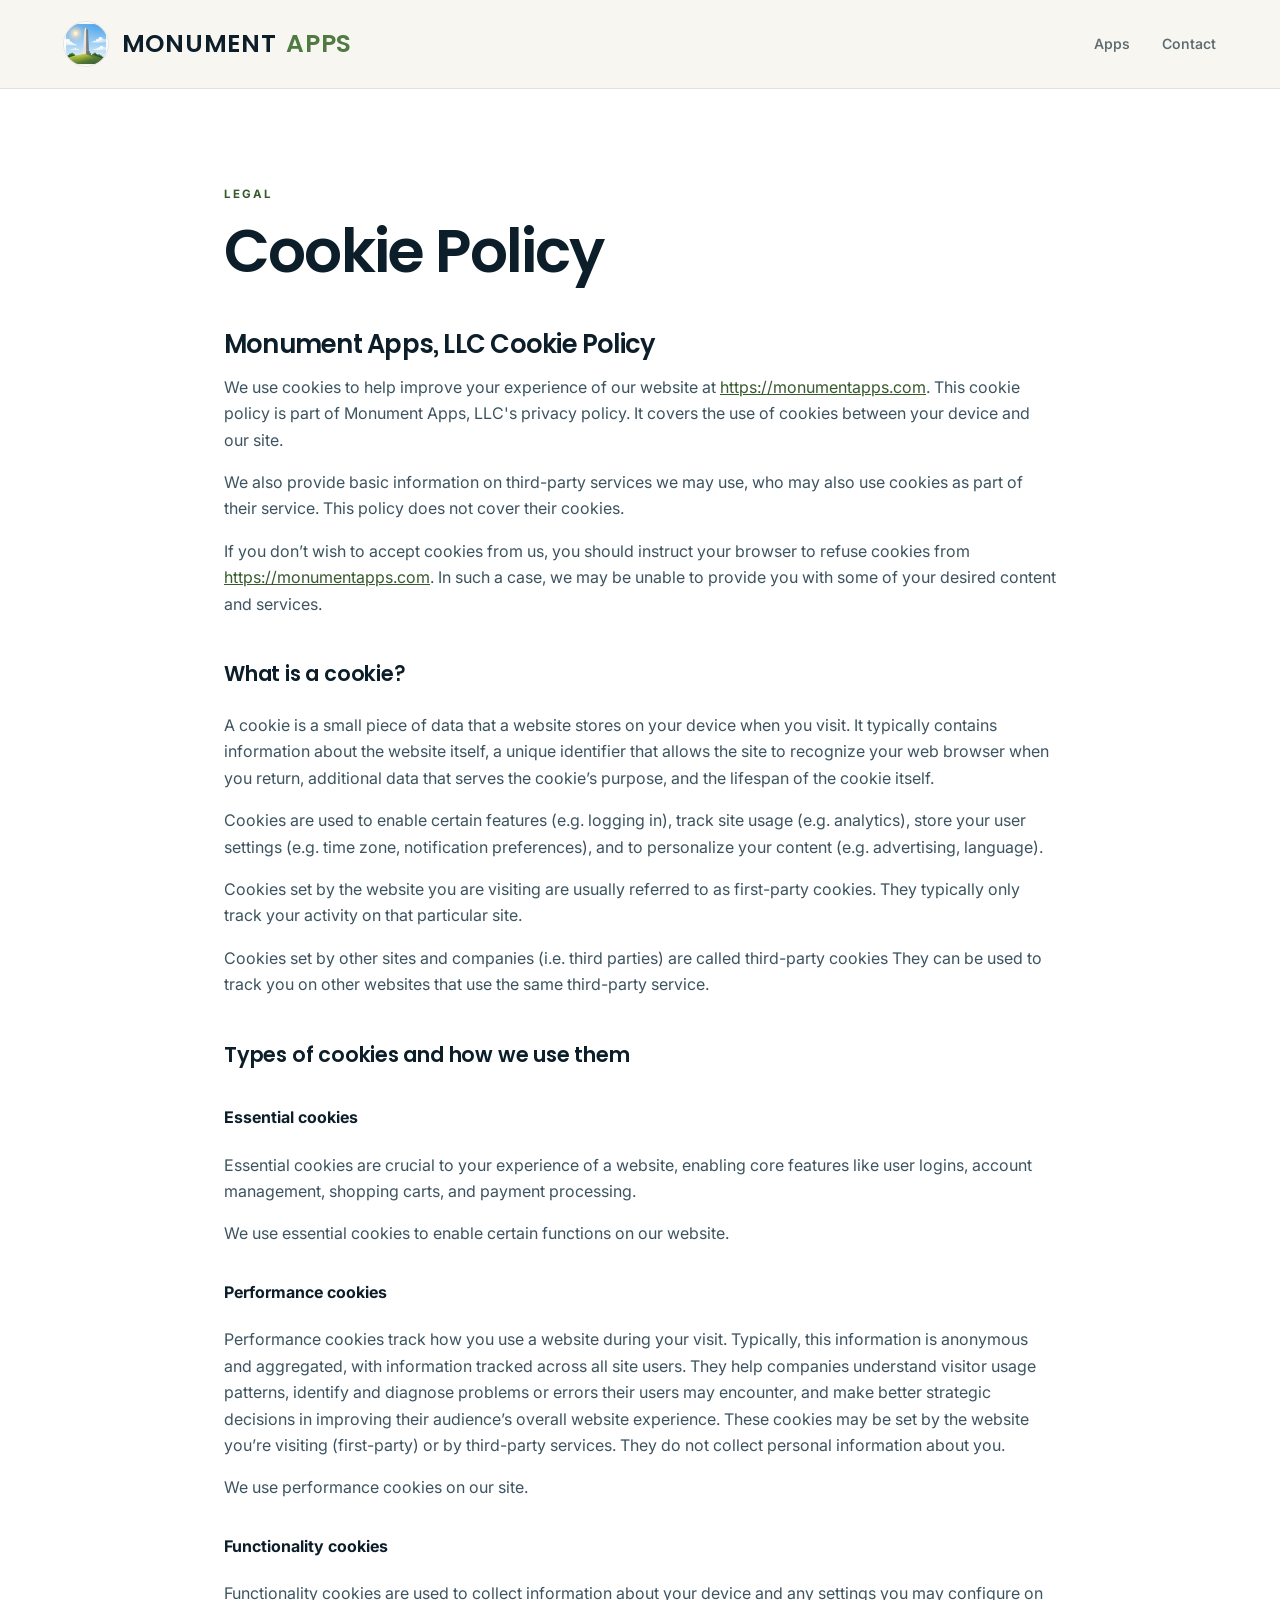
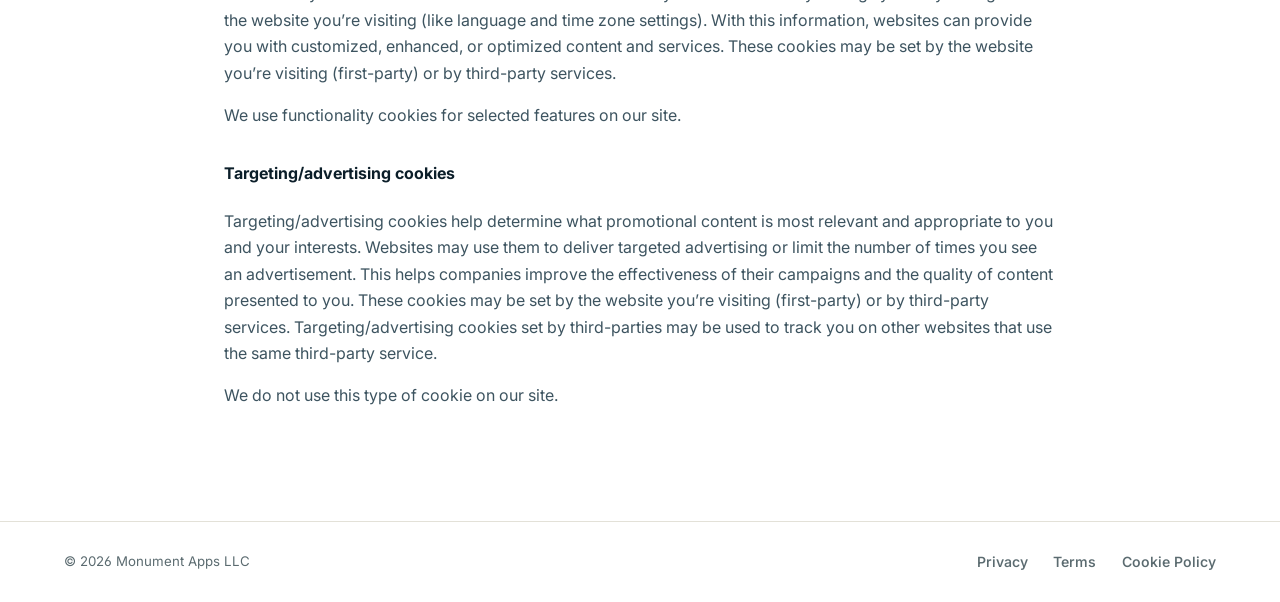
==== commit 0ac91789: "Redesign" ====
--- a/cookies/index.html
+++ b/cookies/index.html
@@ -5,6 +5,9 @@
   <meta name="viewport" content="width=device-width, initial-scale=1">
   <title>Cookie Policy — Monument Apps</title>
   <link rel="icon" href="../assets/favicon.png" type="image/png">
+  <link rel="preconnect" href="https://fonts.googleapis.com">
+  <link rel="preconnect" href="https://fonts.gstatic.com" crossorigin>
+  <link href="https://fonts.googleapis.com/css2?family=Poppins:wght@500;600&family=Inter:wght@400;500;550;600;650&display=swap" rel="stylesheet">
   <link rel="stylesheet" href="../assets/styles.css">
 </head>
 <body>
--- a/assets/styles.css
+++ b/assets/styles.css
@@ -1,13 +1,17 @@
 :root {
   color-scheme: light;
-  --ink: #102536;
-  --muted: #5e6f7b;
-  --green: #5f7f42;
-  --green-dark: #3f5f2c;
-  --sky: #8fc4e8;
-  --cream: #f7f5ef;
-  --line: #dce3e6;
+  --ink: #0b1e29;
+  --ink-2: #142f3e;
+  --green: #4f7a42;
+  --green-light: #8fbf6f;
+  --green-dark: #365a2c;
+  --sky: #6fb3e0;
+  --sky-light: #bfe3f5;
+  --cream: #f6f4ed;
+  --line: #e3e1d8;
   --white: #ffffff;
+  --muted: #5b6b70;
+  --shadow: 0 1.5rem 3rem rgba(11,30,41,.08);
 }
 
 * { box-sizing: border-box; }
@@ -18,26 +22,36 @@
   margin: 0;
   background: var(--white);
   color: var(--ink);
-  font: 16px/1.65 system-ui, -apple-system, BlinkMacSystemFont, "Segoe UI", sans-serif;
+  font: 16px/1.65 "Inter", system-ui, -apple-system, BlinkMacSystemFont, "Segoe UI", sans-serif;
+  font-feature-settings: "ss01" 1;
   -webkit-font-smoothing: antialiased;
 }
 
 a { color: inherit; }
+
+h1, h2, h3, .wordmark {
+  font-family: "Poppins", "Inter", system-ui, sans-serif;
+  font-weight: 600;
+}
 
 .container {
   width: min(100% - 3rem, 72rem);
   margin-inline: auto;
 }
 
+/* Header */
+
 .site-header {
-  position: relative;
-  z-index: 10;
+  position: sticky;
+  top: 0;
+  z-index: 20;
   border-bottom: 1px solid var(--line);
-  background: rgba(255,255,255,.96);
-}
-
-.header-inner,
-.footer-inner {
+  background: rgba(246,244,237,.78);
+  backdrop-filter: blur(14px) saturate(160%);
+  -webkit-backdrop-filter: blur(14px) saturate(160%);
+}
+
+.header-inner {
   min-height: 5.5rem;
   display: flex;
   align-items: center;
@@ -45,19 +59,28 @@
   gap: 2rem;
 }
 
+.footer-inner {
+  min-height: 5rem;
+  display: flex;
+  align-items: center;
+  justify-content: space-between;
+  gap: 2rem;
+}
+
 .brand {
   display: inline-flex;
   align-items: center;
-  gap: .8rem;
+  gap: .85rem;
   color: var(--ink);
   text-decoration: none;
 }
 
 .brand img {
-  width: 2.65rem;
-  height: 2.65rem;
+  width: 2.75rem;
+  height: 2.75rem;
   border-radius: 50%;
   object-fit: cover;
+  box-shadow: 0 0 0 1px rgba(11,30,41,.08);
 }
 
 .brand img[hidden] { display: none; }
@@ -65,131 +88,222 @@
 .wordmark {
   display: flex;
   align-items: baseline;
-  gap: .55rem;
+  gap: .6rem;
   line-height: 1;
+  white-space: nowrap;
 }
 
 .wordmark strong {
-  font-size: 1.05rem;
-  font-weight: 800;
-  letter-spacing: .12em;
+  font-size: 1.55rem;
+  font-weight: 600;
+  letter-spacing: .03em;
   text-transform: uppercase;
 }
 
 .wordmark small {
   color: var(--green);
-  font-size: .68rem;
-  font-weight: 800;
-  letter-spacing: .26em;
+  font-size: 1.55rem;
+  font-weight: 600;
+  letter-spacing: .03em;
   text-transform: uppercase;
 }
 
-.header-inner nav,
-.footer-inner nav {
-  display: flex;
-  gap: 1.6rem;
+.header-inner nav {
+  display: flex;
+  align-items: center;
+  gap: 2rem;
 }
 
 .header-inner nav a,
 .footer-inner nav a {
   color: var(--muted);
-  font-size: .9rem;
-  font-weight: 600;
+  font-size: .88rem;
+  font-weight: 550;
   text-decoration: none;
+  transition: color .15s ease;
 }
 
 .header-inner nav a:hover,
 .footer-inner nav a:hover,
 .email:hover { color: var(--ink); }
 
+/* Hero */
+
 .hero {
+  position: relative;
+  overflow: hidden;
+  background: var(--ink);
+  color: var(--white);
+}
+
+.hero-photo {
+  position: absolute;
+  inset: 0;
+  width: 100%;
+  height: 100%;
+  object-fit: cover;
+  object-position: center 55%;
+  filter: saturate(1.25) brightness(.96) contrast(1.03);
+}
+
+.hero-scrim {
+  position: absolute;
+  inset: 0;
+  background:
+    linear-gradient(100deg, rgba(11,30,41,.95) 0%, rgba(11,30,41,.78) 30%, rgba(11,30,41,.3) 58%, rgba(11,30,41,.05) 100%),
+    linear-gradient(0deg, rgba(11,30,41,.5), transparent 42%);
+}
+
+.hero-inner {
+  position: relative;
+  padding-block: clamp(5.5rem, 11vw, 8.5rem) clamp(4.5rem, 9vw, 7rem);
+}
+
+.hero .eyebrow {
+  color: var(--sky-light);
+}
+
+.hero h1 {
+  max-width: 12ch;
+  margin: 0 0 1.5rem;
+  font-size: clamp(3rem, 5.6vw, 5rem);
+  font-weight: 600;
+  letter-spacing: -.03em;
+  line-height: 1.02;
+}
+
+.hero h1 em {
+  font-style: normal;
+  background: linear-gradient(100deg, var(--sky-light), var(--green-light) 70%);
+  -webkit-background-clip: text;
+  background-clip: text;
+  color: transparent;
+}
+
+.hero .lede {
+  max-width: 34rem;
+  margin: 0;
+  color: #c7d3d6;
+  font-size: clamp(1.05rem, 1.6vw, 1.2rem);
+}
+
+.hero-actions {
+  display: flex;
+  align-items: center;
+  gap: 1.5rem;
+  margin-top: 2.5rem;
+  flex-wrap: wrap;
+}
+
+.btn {
+  display: inline-flex;
+  align-items: center;
+  gap: .6rem;
+  padding: .85rem 1.5rem;
+  border-radius: 999px;
+  font-size: .92rem;
+  font-weight: 650;
+  text-decoration: none;
+  transition: transform .18s ease, background .18s ease, border-color .18s ease, opacity .18s ease;
+}
+
+.btn-primary {
+  background: var(--white);
+  color: var(--ink);
+}
+
+.btn-primary:hover { transform: translateY(-.1rem); background: var(--sky-light); }
+
+.btn-ghost {
+  border: 1px solid rgba(255,255,255,.28);
+  color: var(--white);
+}
+
+.btn-ghost:hover { border-color: rgba(255,255,255,.6); transform: translateY(-.1rem); }
+
+.icon-upto { background: linear-gradient(135deg, #6fb3e0, #4f7a42); }
+.icon-studiotrackr { background: linear-gradient(135deg, #8fbf6f, #16303f); }
+
+/* Pillars */
+
+.pillars {
+  padding-block: clamp(3.5rem, 6vw, 5rem);
+  background: var(--cream);
+  border-bottom: 1px solid var(--line);
+}
+
+.pillar-grid {
   display: grid;
-  grid-template-columns: 1.08fr .92fr;
-  min-height: 38rem;
-  overflow: hidden;
-  background: var(--cream);
-}
-
-.hero-copy {
-  display: flex;
-  flex-direction: column;
-  align-items: flex-start;
+  grid-template-columns: repeat(3, 1fr);
+  gap: 1.5rem;
+}
+
+.pillar {
+  padding: .25rem 0;
+}
+
+.pillar .num {
+  display: inline-flex;
+  align-items: center;
   justify-content: center;
-  padding: clamp(3rem, 7vw, 6.5rem);
-}
-
-.eyebrow {
-  margin: 0 0 1.25rem;
+  width: 2.1rem;
+  height: 2.1rem;
+  margin-bottom: 1rem;
+  border-radius: 50%;
+  background: var(--white);
+  border: 1px solid var(--line);
+  color: var(--green-dark);
+  font-family: "Poppins", sans-serif;
+  font-size: .85rem;
+  font-weight: 600;
+}
+
+.pillar h3 {
+  margin: 0 0 .5rem;
+  font-size: 1.08rem;
+  letter-spacing: -.01em;
+}
+
+.pillar p {
+  margin: 0;
+  color: var(--muted);
+  font-size: .93rem;
+  max-width: 24rem;
+}
+
+/* Sections */
+
+.section {
+  padding-block: clamp(5rem, 9vw, 7.5rem);
+}
+
+.section-heading { margin-bottom: 2.75rem; }
+
+.section .eyebrow {
+  margin: 0 0 1rem;
   color: var(--green-dark);
   font-size: .72rem;
-  font-weight: 800;
+  font-weight: 700;
   letter-spacing: .18em;
   text-transform: uppercase;
 }
-
-.hero h1,
-.legal h1 {
-  max-width: 10ch;
-  margin: 0 0 1.5rem;
-  font-size: clamp(3.5rem, 7vw, 6.4rem);
-  font-weight: 750;
-  letter-spacing: -.065em;
-  line-height: .94;
-}
-
-.lede {
-  max-width: 33rem;
-  margin: 0;
-  color: var(--muted);
-  font-size: clamp(1.08rem, 2vw, 1.28rem);
-}
-
-.hero-link {
-  display: inline-flex;
-  align-items: center;
-  gap: .7rem;
-  margin-top: 2.25rem;
-  border-bottom: 1px solid var(--ink);
-  color: var(--ink);
-  font-size: .9rem;
-  font-weight: 750;
-  text-decoration: none;
-}
-
-.hero-link span {
-  color: var(--green);
-  transition: transform .2s ease;
-}
-
-.hero-link:hover span { transform: translateY(.2rem); }
-
-.hero-visual {
-  min-height: 38rem;
-  overflow: hidden;
-  background: var(--sky);
-}
-
-.hero-visual img {
-  width: 100%;
-  height: 100%;
-  display: block;
-  object-fit: cover;
-}
-
-.section {
-  padding-block: clamp(5rem, 9vw, 8rem);
-  border-top: 1px solid var(--line);
-}
-
-.section-heading { margin-bottom: 2.75rem; }
 
 .section h2,
 .legal h2 {
   margin: 0;
-  font-size: clamp(2rem, 4vw, 3.2rem);
+  font-size: clamp(2rem, 4vw, 3rem);
   line-height: 1.05;
-  letter-spacing: -.045em;
-}
+  letter-spacing: -.03em;
+}
+
+.section-heading .lede {
+  margin: .9rem 0 0;
+  max-width: 36rem;
+  color: var(--muted);
+  font-size: 1.05rem;
+}
+
+/* App cards */
 
 .app-grid {
   display: grid;
@@ -198,25 +312,50 @@
 }
 
 .app-card {
-  min-height: 18rem;
-  padding: clamp(1.6rem, 4vw, 2.4rem);
+  position: relative;
+  min-height: 19rem;
+  padding: clamp(1.75rem, 4vw, 2.4rem);
   display: flex;
   flex-direction: column;
   justify-content: space-between;
+  border-radius: 1.4rem;
   border: 1px solid var(--line);
   background: var(--white);
+  overflow: hidden;
   transition: border-color .2s ease, transform .2s ease, box-shadow .2s ease;
 }
 
+.app-card::before {
+  content: "";
+  position: absolute;
+  inset: 0;
+  opacity: 0;
+  background: linear-gradient(160deg, rgba(111,179,224,.08), transparent 55%);
+  transition: opacity .2s ease;
+}
+
 .app-card:hover {
-  border-color: #b8c5ca;
-  transform: translateY(-.25rem);
-  box-shadow: 0 1.25rem 2.5rem rgba(16,37,54,.08);
-}
-
-.app-kicker,
-.updated {
-  margin: 0 0 .85rem;
+  border-color: #c7d3ce;
+  transform: translateY(-.3rem);
+  box-shadow: var(--shadow);
+}
+
+.app-card:hover::before { opacity: 1; }
+
+.app-card .icon {
+  width: 3.25rem;
+  height: 3.25rem;
+  border-radius: 1rem;
+  display: flex;
+  align-items: center;
+  justify-content: center;
+  margin-bottom: 1.4rem;
+}
+
+.app-card .icon svg { width: 1.6rem; height: 1.6rem; color: var(--white); }
+
+.app-kicker {
+  margin: 0 0 .6rem;
   color: var(--muted);
   font-size: .76rem;
   font-weight: 650;
@@ -226,58 +365,114 @@
 
 .app-card h3 {
   margin: 0 0 .65rem;
-  font-size: 2rem;
-  letter-spacing: -.035em;
-}
-
-.app-card p {
-  max-width: 31rem;
+  font-size: 1.7rem;
+  letter-spacing: -.03em;
+}
+
+.app-card p.desc {
+  max-width: 28rem;
   margin: 0;
   color: var(--muted);
 }
 
 .app-meta {
+  position: relative;
   display: flex;
   align-items: center;
   justify-content: space-between;
   gap: 1rem;
   margin-top: 2rem;
+  padding-top: 1.4rem;
+  border-top: 1px solid var(--line);
 }
 
 .status {
-  padding: .3rem .65rem;
-  border: 1px solid #b7c9a8;
+  display: inline-flex;
+  align-items: center;
+  gap: .4rem;
+  padding: .32rem .7rem;
+  border-radius: 999px;
+  background: #eef4e7;
   color: var(--green-dark);
   font-size: .7rem;
-  font-weight: 800;
-  letter-spacing: .08em;
+  font-weight: 700;
+  letter-spacing: .06em;
   text-transform: uppercase;
 }
 
+.status::before {
+  content: "";
+  width: .4rem;
+  height: .4rem;
+  border-radius: 50%;
+  background: var(--green);
+}
+
 .app-link {
   color: var(--muted);
-  font-size: .8rem;
-}
+  font-size: .82rem;
+  font-weight: 550;
+}
+
+/* Contact */
 
 .contact {
+  position: relative;
+  overflow: hidden;
+  padding-inline: clamp(1.5rem, 6vw, 5rem);
+  background:
+    radial-gradient(40rem 26rem at 90% 0%, rgba(111,179,224,.22), transparent 60%),
+    radial-gradient(34rem 24rem at 0% 100%, rgba(143,191,111,.18), transparent 60%),
+    var(--ink);
+  color: var(--white);
+}
+
+.contact-inner {
+  position: relative;
   display: grid;
-  grid-template-columns: 1fr 1fr;
+  grid-template-columns: 1.2fr .8fr;
   align-items: end;
-  background: var(--ink);
+  gap: 2rem;
+}
+
+.contact .eyebrow { color: var(--sky-light); }
+
+.contact h2 { font-size: clamp(2.25rem, 4.5vw, 3.5rem); }
+
+.contact p.lede {
+  margin: 1rem 0 0;
+  max-width: 28rem;
+  color: #c7d3d6;
+}
+
+.contact-right {
+  display: flex;
+  flex-direction: column;
+  align-items: flex-start;
+  gap: .5rem;
+}
+
+.email {
+  display: inline-flex;
+  align-items: center;
+  gap: .6rem;
   color: var(--white);
-}
-
-.contact .eyebrow { color: #a9c892; }
-
-.contact h2 { font-size: clamp(2.5rem, 5vw, 4.5rem); }
-
-.contact p { margin: 0; }
-
-.email {
-  color: var(--white);
-  font-size: clamp(1.05rem, 2.4vw, 1.45rem);
+  font-size: clamp(1.05rem, 2.2vw, 1.3rem);
   font-weight: 650;
-}
+  text-decoration: none;
+  border-bottom: 1px solid rgba(255,255,255,.3);
+  padding-bottom: .3rem;
+}
+
+.email:hover { border-color: var(--sky-light); }
+
+.contact-note {
+  margin: 0;
+  color: #8fa1a6;
+  font-size: .82rem;
+}
+
+/* Footer */
 
 .site-footer {
   border-top: 1px solid var(--line);
@@ -285,25 +480,43 @@
   font-size: .83rem;
 }
 
+.footer-inner nav { display: flex; gap: 1.6rem; }
+
+/* Legal pages */
+
 .legal {
   max-width: 52rem;
-  padding-block: clamp(4rem, 10vw, 8rem);
+  padding-block: clamp(4rem, 10vw, 6rem);
   min-height: calc(100vh - 11rem);
+}
+
+.legal .eyebrow {
+  margin: 0 0 1rem;
+  color: var(--green-dark);
+  font-size: .72rem;
+  font-weight: 700;
+  letter-spacing: .18em;
+  text-transform: uppercase;
 }
 
 .legal h1 {
   max-width: none;
-  font-size: clamp(2.8rem, 6vw, 5rem);
+  margin: 0 0 .5rem;
+  font-size: clamp(2.5rem, 5.5vw, 3.75rem);
+  font-weight: 600;
+  letter-spacing: -.03em;
+  line-height: 1.05;
 }
 
 .legal h2 {
   margin-top: 3rem;
-  font-size: 1.8rem;
+  font-size: 1.6rem;
 }
 
 .legal h3 {
   margin-top: 2.5rem;
-  font-size: 1.35rem;
+  font-size: 1.3rem;
+  letter-spacing: -.01em;
 }
 
 .legal h4 {
@@ -312,16 +525,28 @@
 }
 
 .legal p,
-.legal li { color: #405461; }
+.legal li { color: #3d5460; }
 
 .legal a { color: var(--green-dark); }
 
-.updated { margin-bottom: 3rem; }
+.updated {
+  display: inline-block;
+  margin-bottom: 3rem;
+  padding: .35rem .75rem;
+  border-radius: 999px;
+  background: var(--cream);
+  color: var(--muted);
+  font-size: .76rem;
+  font-weight: 650;
+  letter-spacing: .04em;
+  text-transform: uppercase;
+}
 
 .placeholder {
   max-width: 48rem;
   padding: 2rem;
   border: 1px dashed #b7c4ca;
+  border-radius: 1rem;
   background: var(--cream);
 }
 
@@ -330,39 +555,37 @@
   letter-spacing: .04em;
 }
 
+@media (max-width: 900px) {
+  .pillar-grid { grid-template-columns: 1fr 1fr; }
+  .hero-scrim {
+    background:
+      linear-gradient(180deg, rgba(11,30,41,.9), rgba(11,30,41,.75) 55%, rgba(11,30,41,.9));
+  }
+}
+
 @media (max-width: 760px) {
   .container { width: min(100% - 2rem, 72rem); }
 
-  .header-inner { min-height: 4.75rem; }
-
-  .wordmark strong { font-size: .9rem; }
-  .wordmark small { display: none; }
-
-  .header-inner nav { gap: .9rem; }
-
-  .hero {
-    width: 100%;
-    grid-template-columns: 1fr;
-  }
-
-  .hero-copy {
-    min-height: 31rem;
-    padding: 4rem 1.5rem;
-  }
-
-  .hero h1 { font-size: clamp(3.5rem, 18vw, 5rem); }
-
-  .hero-visual {
-    min-height: 24rem;
-    max-height: 30rem;
-  }
+  .header-inner { min-height: 4.5rem; }
+  .header-inner nav { gap: .85rem; }
+  .brand { gap: .55rem; }
+  .wordmark { gap: .4rem; }
+  .wordmark strong { font-size: 1rem; }
+  .wordmark small { font-size: 1rem; }
+  .brand img { width: 2rem; height: 2rem; }
+
+  .hero h1 { font-size: clamp(2.75rem, 12vw, 3.5rem); }
+  .hero-actions { gap: 1rem; }
+
+  .pillar-grid { grid-template-columns: 1fr; gap: 2rem; }
 
   .app-grid,
-  .contact { grid-template-columns: 1fr; }
+  .contact-inner { grid-template-columns: 1fr; }
 
   .app-card { min-height: 16rem; }
 
-  .contact { gap: 2rem; }
+  .contact-inner { gap: 2.5rem; }
+  .contact-right { align-items: flex-start; }
 
   .footer-inner {
     align-items: flex-start;
@@ -374,5 +597,6 @@
   .app-meta {
     align-items: flex-start;
     flex-direction: column;
+    gap: .75rem;
   }
 }
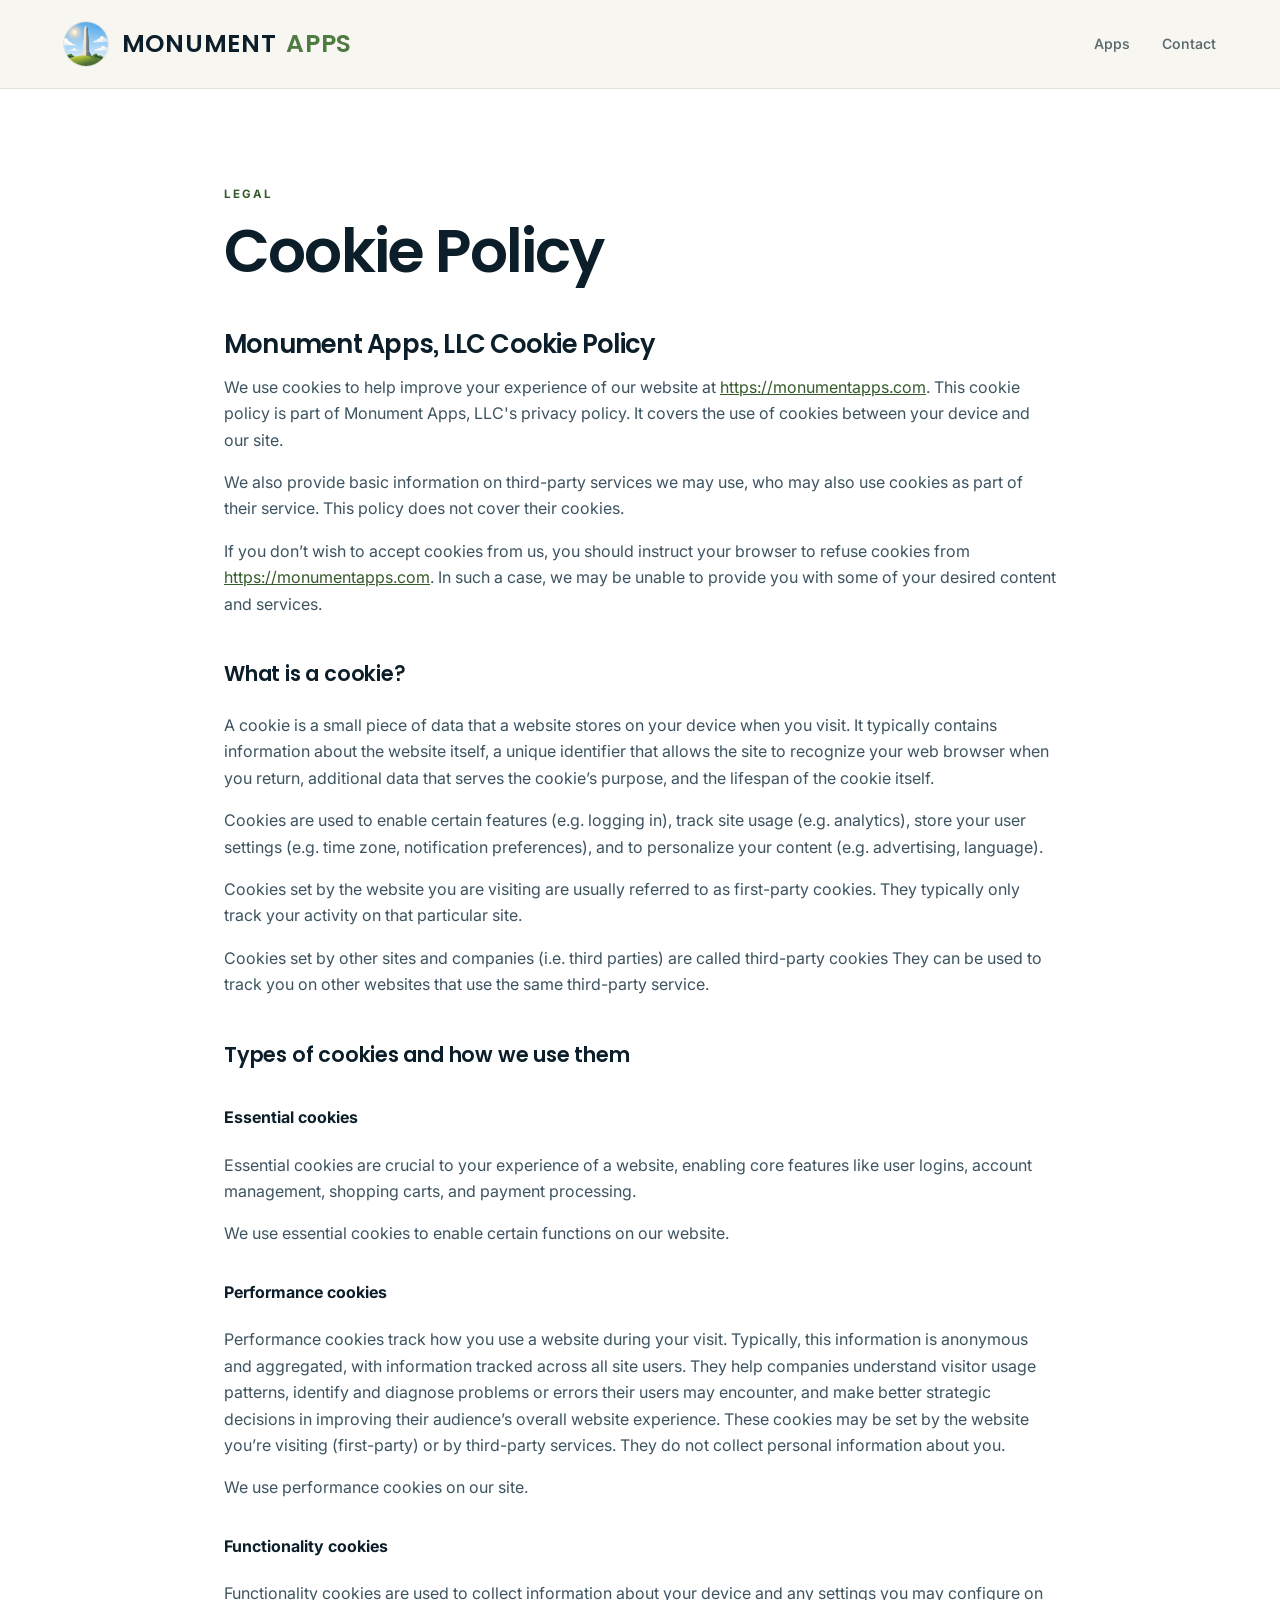
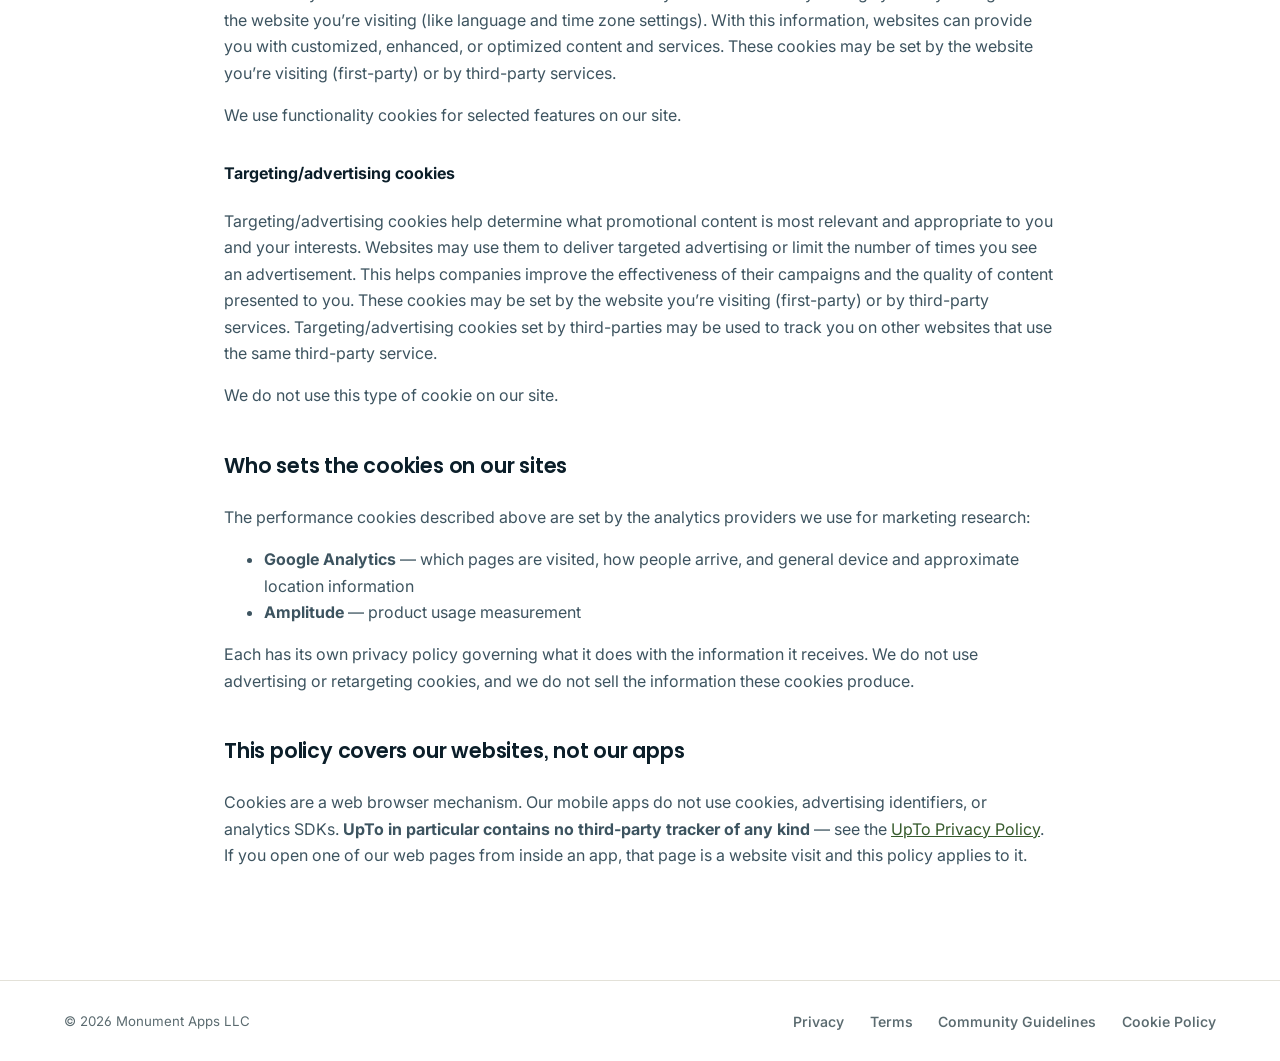
==== commit 118a353e: "Cover the apps in the legal pages, and split privacy per product The published policies described th" ====
--- a/cookies/index.html
+++ b/cookies/index.html
@@ -99,7 +99,28 @@
 	<p>
 		We do not use this type of cookie on our site.
 	</p>
+
+<h3>Who sets the cookies on our sites</h3>
+
+<p>
+	The performance cookies described above are set by the analytics providers we use for marketing research:
+</p>
+
+<ul>
+	<li><strong>Google Analytics</strong> — which pages are visited, how people arrive, and general device and approximate location information</li>
+	<li><strong>Amplitude</strong> — product usage measurement</li>
+</ul>
+
+<p>
+	Each has its own privacy policy governing what it does with the information it receives. We do not use advertising or retargeting cookies, and we do not sell the information these cookies produce.
+</p>
+
+<h3>This policy covers our websites, not our apps</h3>
+
+<p>
+	Cookies are a web browser mechanism. Our mobile apps do not use cookies, advertising identifiers, or analytics SDKs. <strong>UpTo in particular contains no third-party tracker of any kind</strong> — see the <a href="../privacy/upto/">UpTo Privacy Policy</a>. If you open one of our web pages from inside an app, that page is a website visit and this policy applies to it.
+</p>
   </section></main>
-  <footer class="site-footer"><div class="container footer-inner"><span>© 2026 Monument Apps LLC</span><nav aria-label="Legal navigation"><a href="../privacy/">Privacy</a><a href="../terms/">Terms</a><a href="../cookies/">Cookie Policy</a></nav></div></footer>
+  <footer class="site-footer"><div class="container footer-inner"><span>© 2026 Monument Apps LLC</span><nav aria-label="Legal navigation"><a href="../privacy/">Privacy</a><a href="../terms/">Terms</a><a href="../guidelines/">Community Guidelines</a><a href="../cookies/">Cookie Policy</a></nav></div></footer>
 </body>
 </html>
